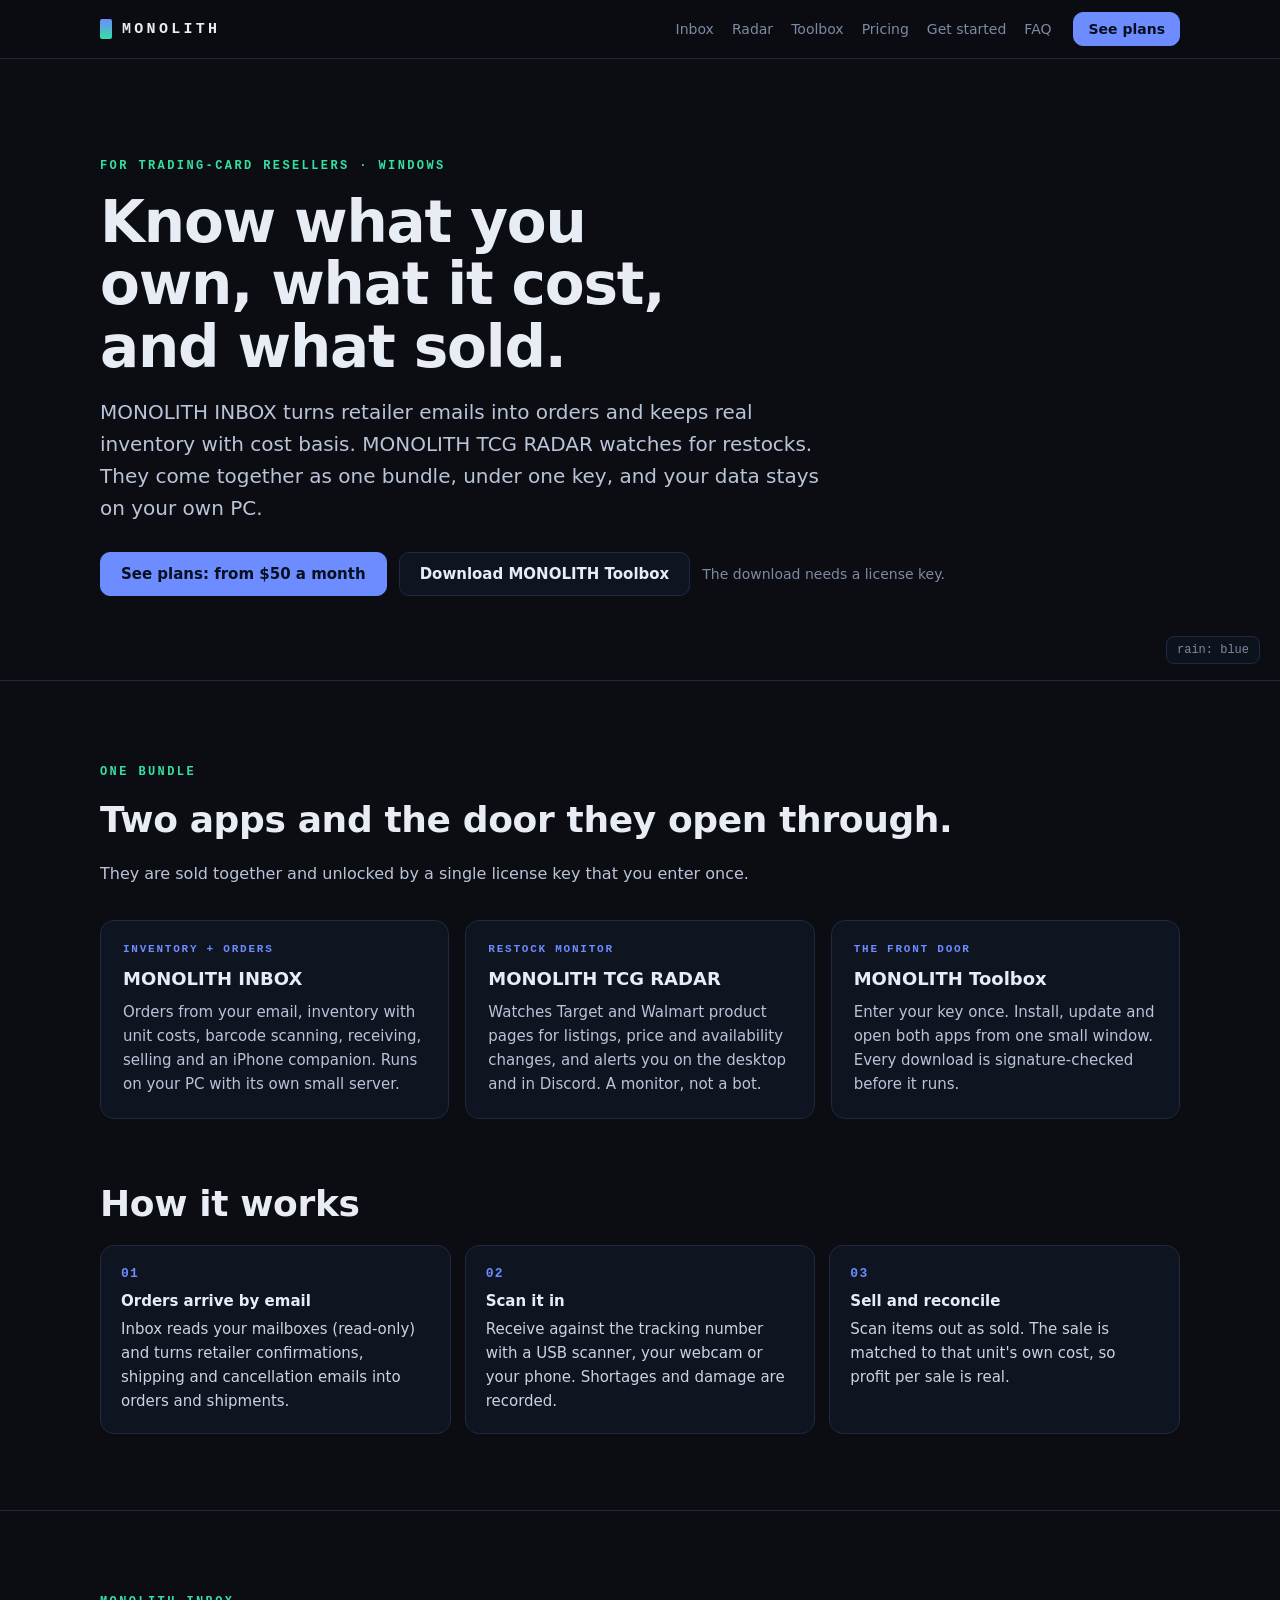
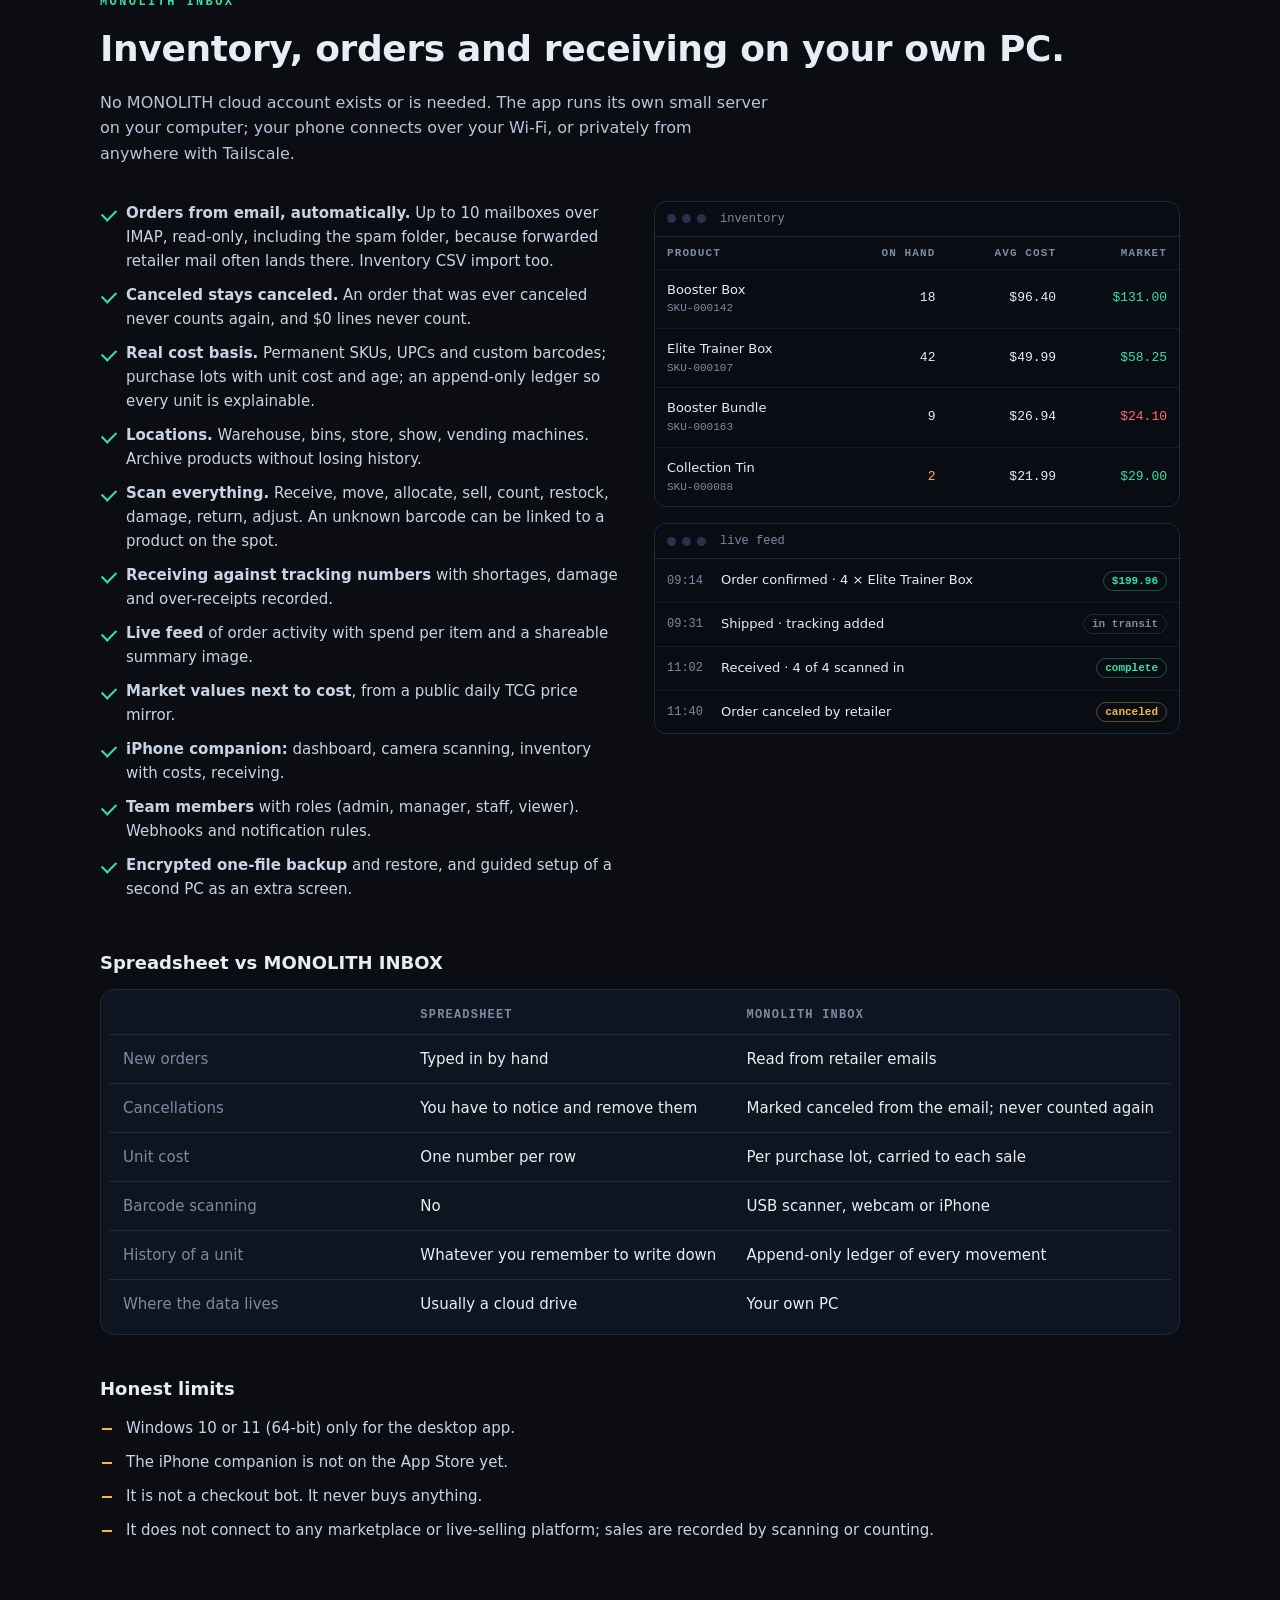
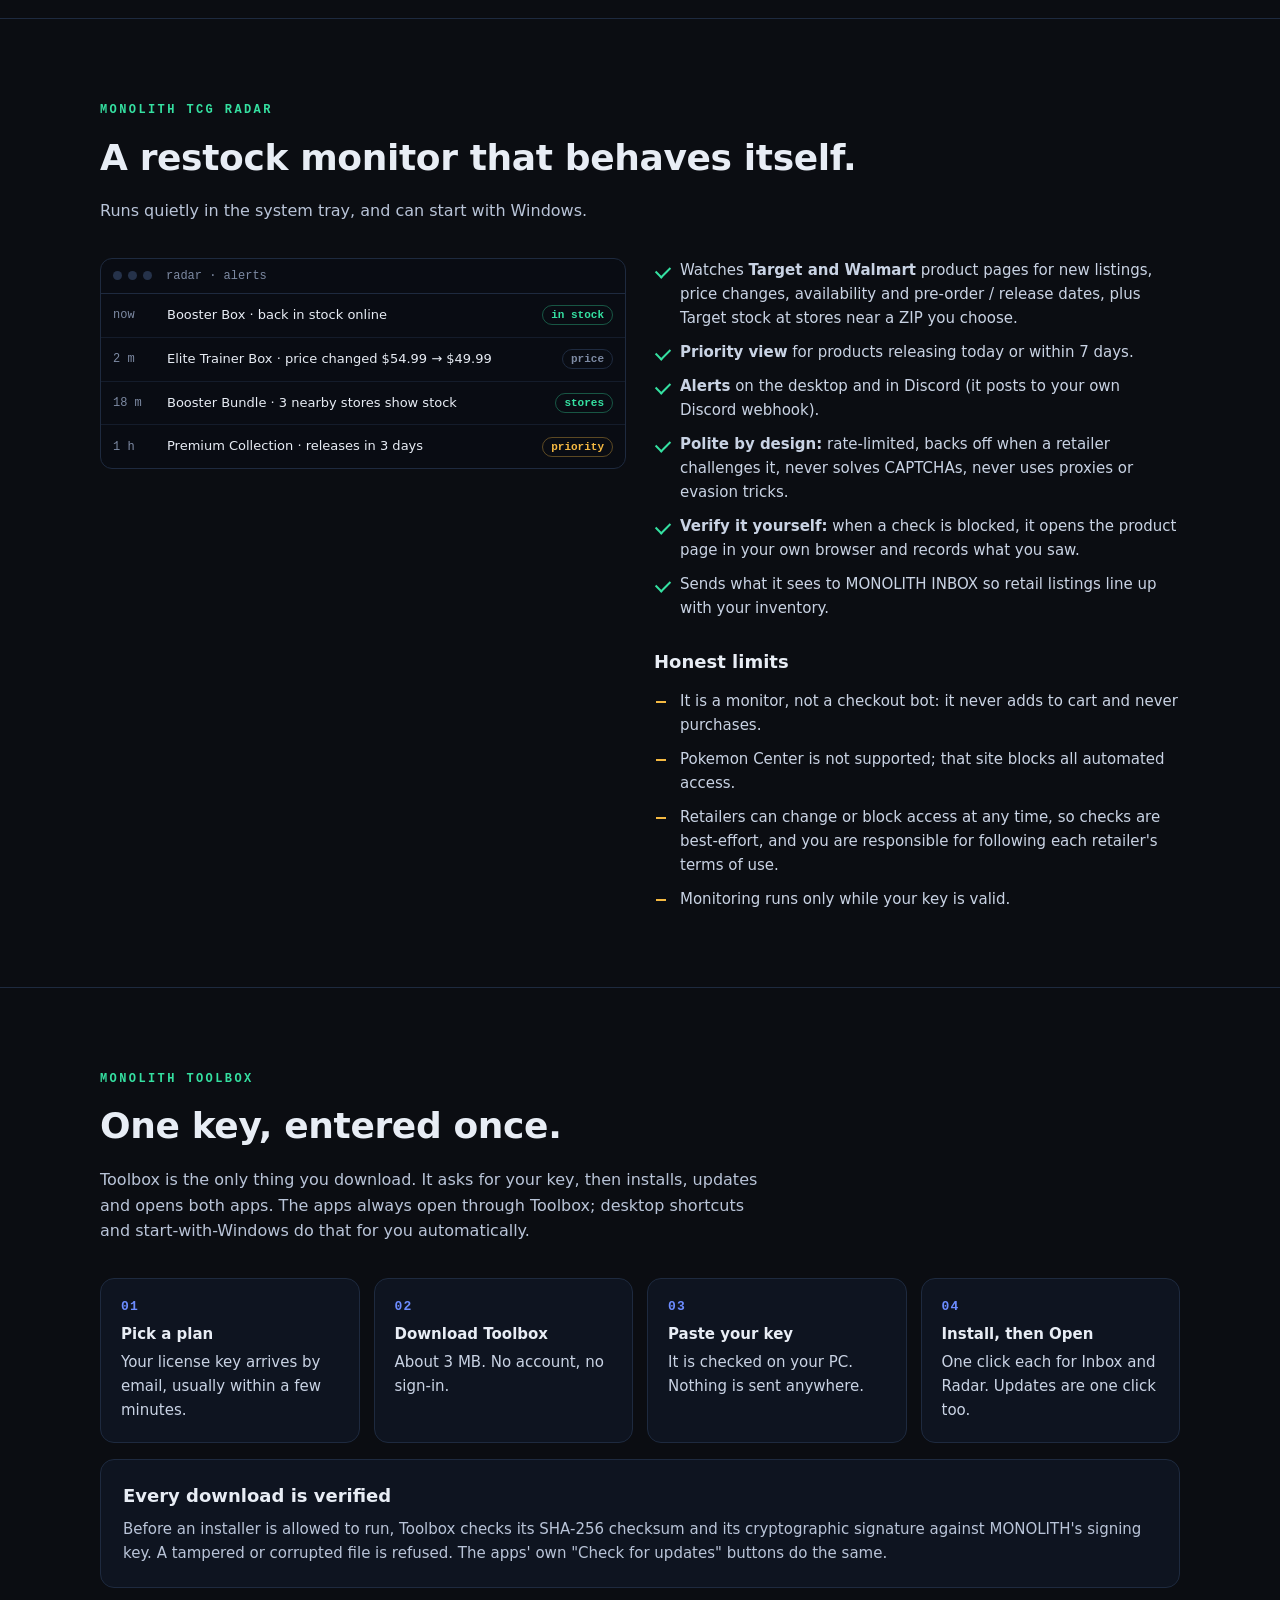
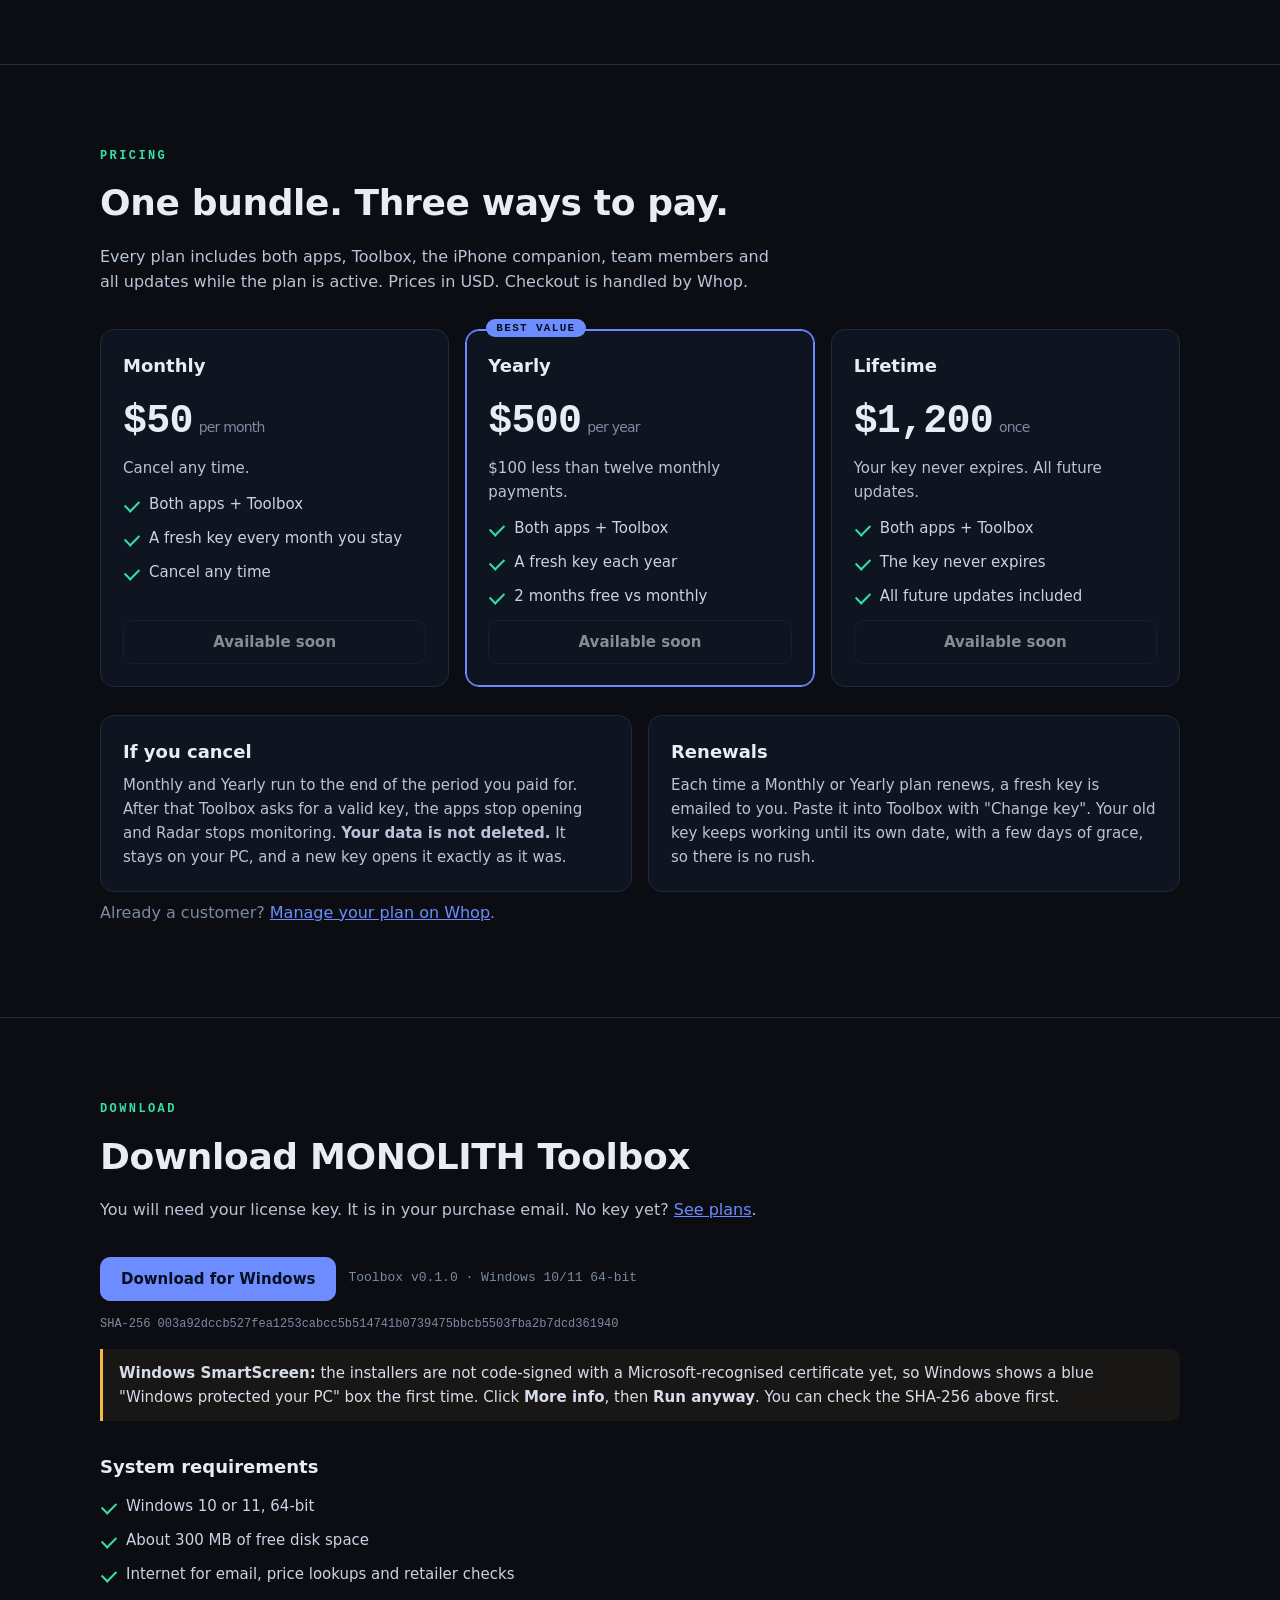
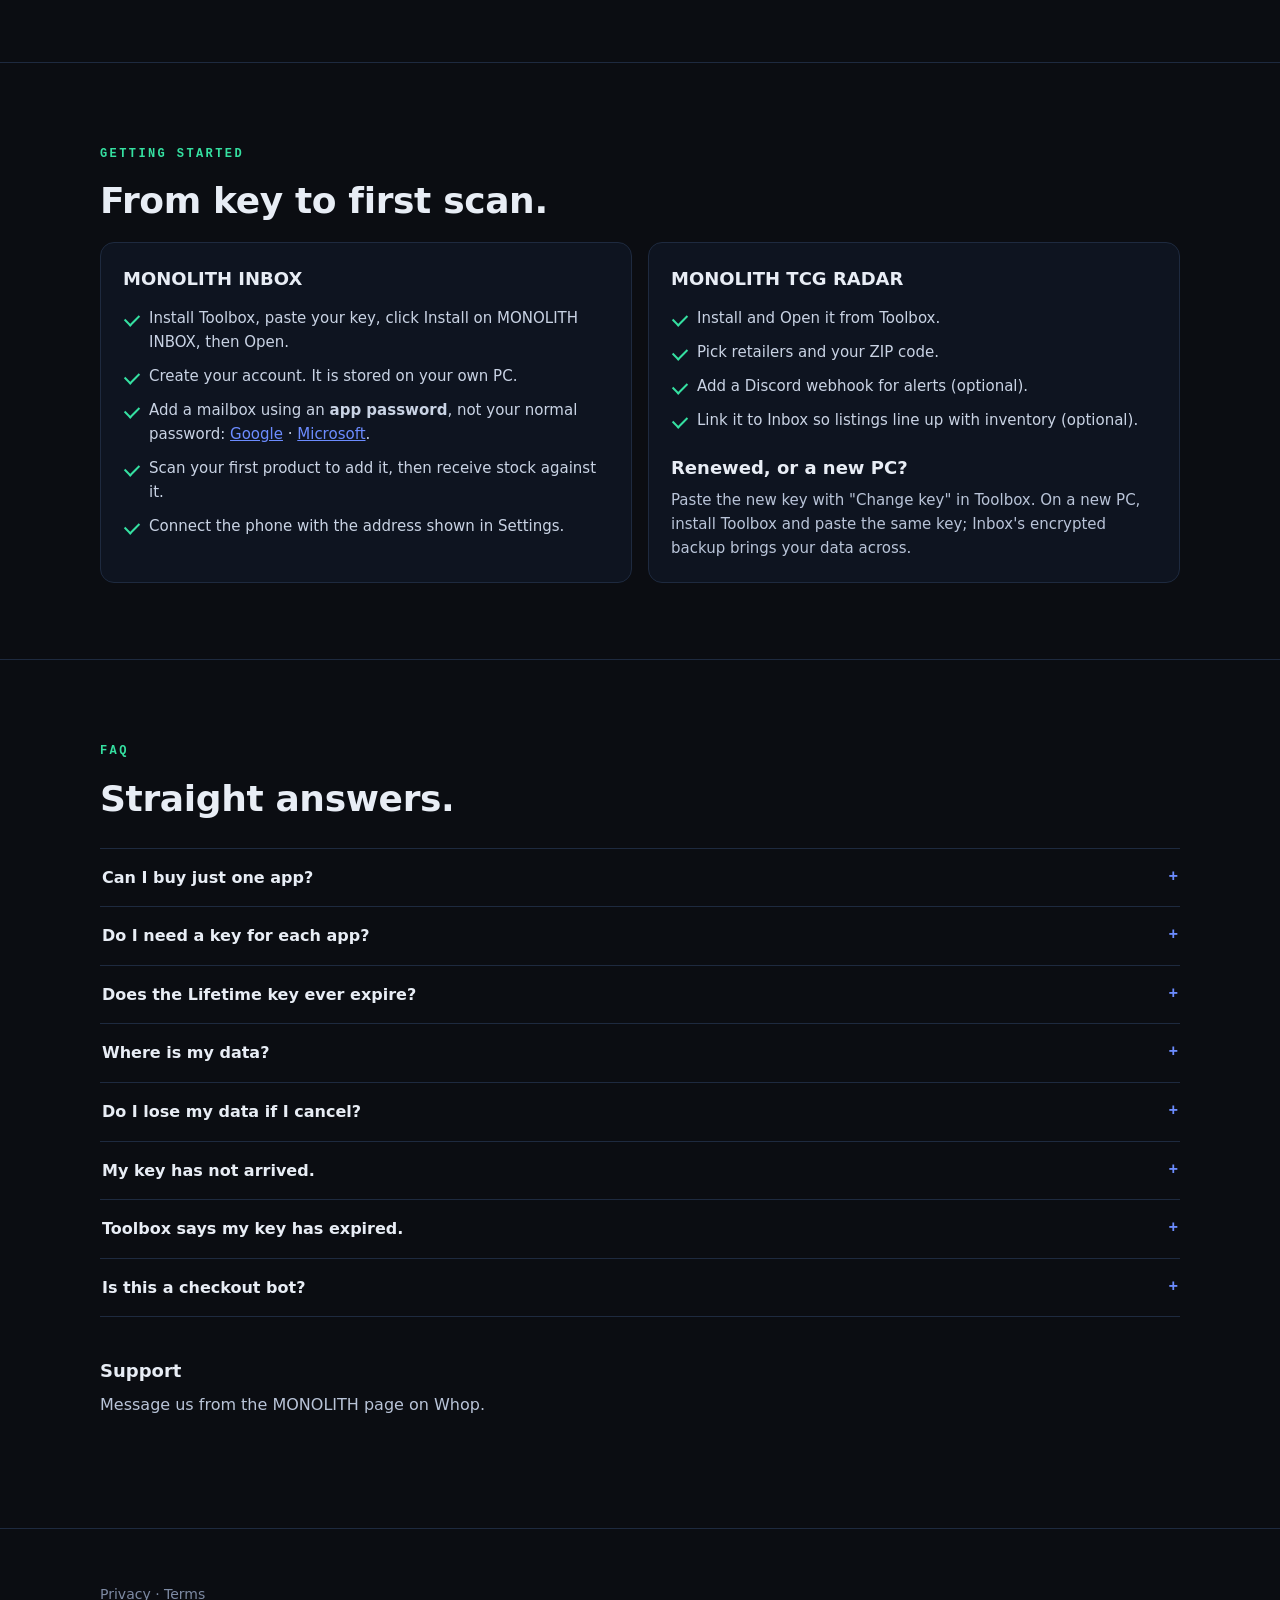
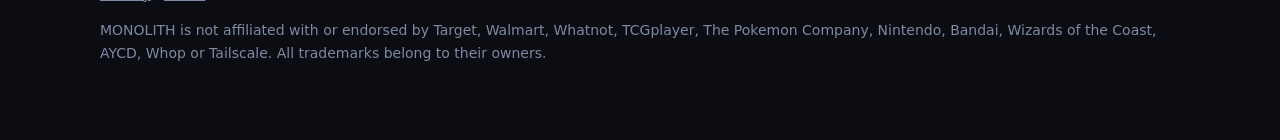
==== index.html @ bfe429c9 "MONOLITH website Co-Authored-By: Claude Fable 5.1 <noreply@anthropic.com>" ====
<!doctype html>
<html lang="en">
<head>
<meta charset="utf-8">
<meta name="viewport" content="width=device-width, initial-scale=1">
<title>MONOLITH: inventory, orders and restock monitoring for TCG resellers</title>
<meta name="description" content="MONOLITH INBOX and MONOLITH TCG RADAR for Windows: know what you own, what it cost and what sold. One bundle, one key. Your data stays on your PC.">
<meta property="og:title" content="MONOLITH: tools for TCG resellers">
<meta property="og:description" content="Inventory with real cost basis, orders from email, barcode scanning, and a polite restock monitor. One bundle, one key.">
<meta property="og:type" content="website">
<meta name="twitter:card" content="summary">
<meta name="theme-color" content="#0b0d12">
<link rel="icon" href="icon.png">
<link rel="stylesheet" href="style.css">
<script type="application/ld+json">
{"@context":"https://schema.org","@type":"SoftwareApplication","name":"MONOLITH (INBOX + TCG RADAR)","operatingSystem":"Windows 10, Windows 11","applicationCategory":"BusinessApplication","offers":[{"@type":"Offer","price":"50","priceCurrency":"USD","name":"Monthly"},{"@type":"Offer","price":"500","priceCurrency":"USD","name":"Yearly"},{"@type":"Offer","price":"1200","priceCurrency":"USD","name":"Lifetime"}]}
</script>
</head>
<body>
<a class="skip" href="#main">Skip to content</a>
<header class="nav">
  <div class="wrap">
    <a class="brand" href="#top"><i></i>MONOLITH</a>
    <nav aria-label="Sections">
      <a href="#inbox">Inbox</a>
      <a href="#radar">Radar</a>
      <a href="#toolbox" class="hide-sm">Toolbox</a>
      <a href="#pricing">Pricing</a>
      <a href="#start" class="hide-sm">Get started</a>
      <a href="#faq" class="hide-sm">FAQ</a>
    </nav>
    <a class="btn sm primary" href="#pricing">See plans</a>
  </div>
</header>

<main id="main">
<div class="hero" id="top">
  <canvas id="rain" aria-hidden="true"></canvas>
  <div class="wrap">
    <span class="eyebrow">For trading-card resellers · Windows</span>
    <h1>Know what you own, what it cost, and what sold.</h1>
    <p class="lead">MONOLITH INBOX turns retailer emails into orders and keeps real inventory with cost basis. MONOLITH TCG RADAR watches for restocks. They come together as one bundle, under one key, and your data stays on your own PC.</p>
    <div class="cta">
      <a class="btn primary" href="#pricing">See plans: from $50 a month</a>
      <a class="btn" href="#download">Download MONOLITH Toolbox</a>
      <span class="dim" style="font-size:14px">The download needs a license key.</span>
    </div>
  </div>
  <button class="rain-toggle" id="rain-toggle" type="button" aria-pressed="false">rain: blue</button>
</div>

<section id="bundle">
  <div class="wrap">
    <span class="eyebrow">One bundle</span>
    <h2>Two apps and the door they open through.</h2>
    <p class="sub">They are sold together and unlocked by a single license key that you enter once.</p>
    <div class="grid g3">
      <div class="card"><span class="tag">Inventory + orders</span><h3>MONOLITH INBOX</h3><p>Orders from your email, inventory with unit costs, barcode scanning, receiving, selling and an iPhone companion. Runs on your PC with its own small server.</p></div>
      <div class="card"><span class="tag">Restock monitor</span><h3>MONOLITH TCG RADAR</h3><p>Watches Target and Walmart product pages for listings, price and availability changes, and alerts you on the desktop and in Discord. A monitor, not a bot.</p></div>
      <div class="card"><span class="tag">The front door</span><h3>MONOLITH Toolbox</h3><p>Enter your key once. Install, update and open both apps from one small window. Every download is signature-checked before it runs.</p></div>
    </div>
    <h2 style="margin-top:56px">How it works</h2>
    <ol class="steps">
      <li><b>Orders arrive by email</b>Inbox reads your mailboxes (read-only) and turns retailer confirmations, shipping and cancellation emails into orders and shipments.</li>
      <li><b>Scan it in</b>Receive against the tracking number with a USB scanner, your webcam or your phone. Shortages and damage are recorded.</li>
      <li><b>Sell and reconcile</b>Scan items out as sold. The sale is matched to that unit's own cost, so profit per sale is real.</li>
    </ol>
  </div>
</section>

<section id="inbox">
  <div class="wrap">
    <span class="eyebrow">MONOLITH INBOX</span>
    <h2>Inventory, orders and receiving on your own PC.</h2>
    <p class="sub">No MONOLITH cloud account exists or is needed. The app runs its own small server on your computer; your phone connects over your Wi-Fi, or privately from anywhere with Tailscale.</p>
    <div class="split">
      <div>
        <ul class="ticks">
          <li><b>Orders from email, automatically.</b> Up to 10 mailboxes over IMAP, read-only, including the spam folder, because forwarded retailer mail often lands there. Inventory CSV import too.</li>
          <li><b>Canceled stays canceled.</b> An order that was ever canceled never counts again, and $0 lines never count.</li>
          <li><b>Real cost basis.</b> Permanent SKUs, UPCs and custom barcodes; purchase lots with unit cost and age; an append-only ledger so every unit is explainable.</li>
          <li><b>Locations.</b> Warehouse, bins, store, show, vending machines. Archive products without losing history.</li>
          <li><b>Scan everything.</b> Receive, move, allocate, sell, count, restock, damage, return, adjust. An unknown barcode can be linked to a product on the spot.</li>
          <li><b>Receiving against tracking numbers</b> with shortages, damage and over-receipts recorded.</li>
          <li><b>Live feed</b> of order activity with spend per item and a shareable summary image.</li>
          <li><b>Market values next to cost</b>, from a public daily TCG price mirror.</li>
          <li><b>iPhone companion:</b> dashboard, camera scanning, inventory with costs, receiving.</li>
          <li><b>Team members</b> with roles (admin, manager, staff, viewer). Webhooks and notification rules.</li>
          <li><b>Encrypted one-file backup</b> and restore, and guided setup of a second PC as an extra screen.</li>
        </ul>
      </div>
      <div class="grid">
        <div class="mock" role="img" aria-label="Illustration of the inventory screen: products with on-hand counts, average cost and market value">
          <div class="bar"><i></i><i></i><i></i><span style="margin-left:8px">inventory</span></div>
          <table>
            <thead><tr><th>Product</th><th class="n">On hand</th><th class="n">Avg cost</th><th class="n">Market</th></tr></thead>
            <tbody>
              <tr><td>Booster Box<div class="dim mono" style="font-size:11px">SKU-000142</div></td><td class="n">18</td><td class="n">$96.40</td><td class="n up">$131.00</td></tr>
              <tr><td>Elite Trainer Box<div class="dim mono" style="font-size:11px">SKU-000107</div></td><td class="n">42</td><td class="n">$49.99</td><td class="n up">$58.25</td></tr>
              <tr><td>Booster Bundle<div class="dim mono" style="font-size:11px">SKU-000163</div></td><td class="n">9</td><td class="n">$26.94</td><td class="n down">$24.10</td></tr>
              <tr><td>Collection Tin<div class="dim mono" style="font-size:11px">SKU-000088</div></td><td class="n warn">2</td><td class="n">$21.99</td><td class="n up">$29.00</td></tr>
            </tbody>
          </table>
        </div>
        <div class="mock" role="img" aria-label="Illustration of the live order feed">
          <div class="bar"><i></i><i></i><i></i><span style="margin-left:8px">live feed</span></div>
          <div class="feed">
            <div><span class="t">09:14</span><span class="x">Order confirmed · 4 × Elite Trainer Box</span><span class="chip ok">$199.96</span></div>
            <div><span class="t">09:31</span><span class="x">Shipped · tracking added</span><span class="chip">in transit</span></div>
            <div><span class="t">11:02</span><span class="x">Received · 4 of 4 scanned in</span><span class="chip ok">complete</span></div>
            <div><span class="t">11:40</span><span class="x">Order canceled by retailer</span><span class="chip hot">canceled</span></div>
          </div>
        </div>
      </div>
    </div>

    <h3 style="margin-top:48px">Spreadsheet vs MONOLITH INBOX</h3>
    <div class="scroll card" style="padding:6px 8px;margin-top:12px">
      <table class="cmp">
        <thead><tr><th></th><th>Spreadsheet</th><th>MONOLITH INBOX</th></tr></thead>
        <tbody>
          <tr><td>New orders</td><td>Typed in by hand</td><td>Read from retailer emails</td></tr>
          <tr><td>Cancellations</td><td>You have to notice and remove them</td><td>Marked canceled from the email; never counted again</td></tr>
          <tr><td>Unit cost</td><td>One number per row</td><td>Per purchase lot, carried to each sale</td></tr>
          <tr><td>Barcode scanning</td><td>No</td><td>USB scanner, webcam or iPhone</td></tr>
          <tr><td>History of a unit</td><td>Whatever you remember to write down</td><td>Append-only ledger of every movement</td></tr>
          <tr><td>Where the data lives</td><td>Usually a cloud drive</td><td>Your own PC</td></tr>
        </tbody>
      </table>
    </div>

    <h3 style="margin-top:40px">Honest limits</h3>
    <ul class="ticks limits" style="margin-top:12px">
      <li>Windows 10 or 11 (64-bit) only for the desktop app.</li>
      <li>The iPhone companion is not on the App Store yet.</li>
      <li>It is not a checkout bot. It never buys anything.</li>
      <li>It does not connect to any marketplace or live-selling platform; sales are recorded by scanning or counting.</li>
    </ul>
  </div>
</section>

<section id="radar">
  <div class="wrap">
    <span class="eyebrow">MONOLITH TCG RADAR</span>
    <h2>A restock monitor that behaves itself.</h2>
    <p class="sub">Runs quietly in the system tray, and can start with Windows.</p>
    <div class="split">
      <div class="mock" role="img" aria-label="Illustration of restock alerts">
        <div class="bar"><i></i><i></i><i></i><span style="margin-left:8px">radar · alerts</span></div>
        <div class="feed">
          <div><span class="t">now</span><span class="x">Booster Box · back in stock online</span><span class="chip ok">in stock</span></div>
          <div><span class="t">2 m</span><span class="x">Elite Trainer Box · price changed $54.99 → $49.99</span><span class="chip">price</span></div>
          <div><span class="t">18 m</span><span class="x">Booster Bundle · 3 nearby stores show stock</span><span class="chip ok">stores</span></div>
          <div><span class="t">1 h</span><span class="x">Premium Collection · releases in 3 days</span><span class="chip hot">priority</span></div>
        </div>
      </div>
      <div>
        <ul class="ticks">
          <li>Watches <b>Target and Walmart</b> product pages for new listings, price changes, availability and pre-order / release dates, plus Target stock at stores near a ZIP you choose.</li>
          <li><b>Priority view</b> for products releasing today or within 7 days.</li>
          <li><b>Alerts</b> on the desktop and in Discord (it posts to your own Discord webhook).</li>
          <li><b>Polite by design:</b> rate-limited, backs off when a retailer challenges it, never solves CAPTCHAs, never uses proxies or evasion tricks.</li>
          <li><b>Verify it yourself:</b> when a check is blocked, it opens the product page in your own browser and records what you saw.</li>
          <li>Sends what it sees to MONOLITH INBOX so retail listings line up with your inventory.</li>
        </ul>
        <h3 style="margin-top:28px">Honest limits</h3>
        <ul class="ticks limits" style="margin-top:12px">
          <li>It is a monitor, not a checkout bot: it never adds to cart and never purchases.</li>
          <li>Pokemon Center is not supported; that site blocks all automated access.</li>
          <li>Retailers can change or block access at any time, so checks are best-effort, and you are responsible for following each retailer's terms of use.</li>
          <li>Monitoring runs only while your key is valid.</li>
        </ul>
      </div>
    </div>
  </div>
</section>

<section id="toolbox">
  <div class="wrap">
    <span class="eyebrow">MONOLITH Toolbox</span>
    <h2>One key, entered once.</h2>
    <p class="sub">Toolbox is the only thing you download. It asks for your key, then installs, updates and opens both apps. The apps always open through Toolbox; desktop shortcuts and start-with-Windows do that for you automatically.</p>
    <ol class="steps">
      <li><b>Pick a plan</b>Your license key arrives by email, usually within a few minutes.</li>
      <li><b>Download Toolbox</b>About 3 MB. No account, no sign-in.</li>
      <li><b>Paste your key</b>It is checked on your PC. Nothing is sent anywhere.</li>
      <li><b>Install, then Open</b>One click each for Inbox and Radar. Updates are one click too.</li>
    </ol>
    <div class="card" style="margin-top:16px"><h3>Every download is verified</h3><p>Before an installer is allowed to run, Toolbox checks its SHA-256 checksum and its cryptographic signature against MONOLITH's signing key. A tampered or corrupted file is refused. The apps' own "Check for updates" buttons do the same.</p></div>
  </div>
</section>

<section id="pricing">
  <div class="wrap">
    <span class="eyebrow">Pricing</span>
    <h2>One bundle. Three ways to pay.</h2>
    <p class="sub">Every plan includes both apps, Toolbox, the iPhone companion, team members and all updates while the plan is active. Prices in USD. Checkout is handled by Whop.</p>
    <div class="plans" id="plans"></div>
    <div class="grid g2" style="margin-top:28px">
      <div class="card"><h3>If you cancel</h3><p>Monthly and Yearly run to the end of the period you paid for. After that Toolbox asks for a valid key, the apps stop opening and Radar stops monitoring. <b>Your data is not deleted.</b> It stays on your PC, and a new key opens it exactly as it was.</p></div>
      <div class="card"><h3>Renewals</h3><p>Each time a Monthly or Yearly plan renews, a fresh key is emailed to you. Paste it into Toolbox with "Change key". Your old key keeps working until its own date, with a few days of grace, so there is no rush.</p></div>
    </div>
    <p class="dim" id="refund" style="margin-top:18px" hidden></p>
    <p class="dim" style="margin-top:8px">Already a customer? <a id="manage" href="https://whop.com/" target="_blank" rel="noopener">Manage your plan on Whop</a>.</p>
  </div>
</section>

<section id="download">
  <div class="wrap">
    <span class="eyebrow">Download</span>
    <h2>Download MONOLITH Toolbox</h2>
    <p class="sub">You will need your license key. It is in your purchase email. No key yet? <a href="#pricing">See plans</a>.</p>
    <div class="cta"><a class="btn primary" id="dl" href="#">Download for Windows</a><span class="dim mono" id="dl-ver" style="font-size:13px"></span></div>
    <p class="hash" style="margin-top:16px">SHA-256 <span id="dl-sha"></span></p>
    <div class="note" id="smartscreen" hidden style="margin-top:18px"><b>Windows SmartScreen:</b> the installers are not code-signed with a Microsoft-recognised certificate yet, so Windows shows a blue "Windows protected your PC" box the first time. Click <b>More info</b>, then <b>Run anyway</b>. You can check the SHA-256 above first.</div>
    <h3 style="margin-top:32px">System requirements</h3>
    <ul class="ticks" style="margin-top:12px"><li>Windows 10 or 11, 64-bit</li><li>About 300 MB of free disk space</li><li>Internet for email, price lookups and retailer checks</li></ul>
  </div>
</section>

<section id="start">
  <div class="wrap">
    <span class="eyebrow">Getting started</span>
    <h2>From key to first scan.</h2>
    <div class="grid g2">
      <div class="card"><h3>MONOLITH INBOX</h3>
        <ul class="ticks" style="margin-top:12px">
          <li>Install Toolbox, paste your key, click Install on MONOLITH INBOX, then Open.</li>
          <li>Create your account. It is stored on your own PC.</li>
          <li>Add a mailbox using an <b>app password</b>, not your normal password: <a href="https://support.google.com/accounts/answer/185833" target="_blank" rel="noopener">Google</a> · <a href="https://support.microsoft.com/account-billing/how-to-get-and-use-app-passwords-5896ed9b-4263-e681-128a-a6f2979a7944" target="_blank" rel="noopener">Microsoft</a>.</li>
          <li>Scan your first product to add it, then receive stock against it.</li>
          <li>Connect the phone with the address shown in Settings.</li>
        </ul></div>
      <div class="card"><h3>MONOLITH TCG RADAR</h3>
        <ul class="ticks" style="margin-top:12px">
          <li>Install and Open it from Toolbox.</li>
          <li>Pick retailers and your ZIP code.</li>
          <li>Add a Discord webhook for alerts (optional).</li>
          <li>Link it to Inbox so listings line up with inventory (optional).</li>
        </ul>
        <h3 style="margin-top:22px">Renewed, or a new PC?</h3>
        <p style="margin-top:6px">Paste the new key with "Change key" in Toolbox. On a new PC, install Toolbox and paste the same key; Inbox's encrypted backup brings your data across.</p></div>
    </div>
  </div>
</section>

<section id="faq">
  <div class="wrap">
    <span class="eyebrow">FAQ</span>
    <h2>Straight answers.</h2>
    <div style="margin-top:20px">
      <details><summary>Can I buy just one app?</summary><p>No. MONOLITH INBOX and MONOLITH TCG RADAR are sold together as one bundle.</p></details>
      <details><summary>Do I need a key for each app?</summary><p>No. One key, entered once in Toolbox, opens both.</p></details>
      <details><summary>Does the Lifetime key ever expire?</summary><p>No. A Lifetime key has no expiry date and never needs renewing. Keep the purchase email: the key is how you reinstall or move to a new PC.</p></details>
      <details><summary>Where is my data?</summary><p>On your own computer. Mailbox passwords are kept in Windows Credential Manager on your PC and are never sent to us. The license key is checked offline; the apps do not phone home.</p></details>
      <details><summary>Do I lose my data if I cancel?</summary><p>No. Nothing is deleted. The apps stop opening until a valid key is entered, and then everything is as you left it.</p></details>
      <details><summary>My key has not arrived.</summary><p>It is usually there within a few minutes. If it has not arrived in 30 minutes, check spam, then contact support with your Whop receipt.</p></details>
      <details><summary>Toolbox says my key has expired.</summary><p>Look for the most recent key email (a fresh key is sent at every renewal) and paste it with "Change key". If your plan ended, pick a plan again. Your data is safe either way.</p></details>
      <details><summary>Is this a checkout bot?</summary><p>No. Neither app adds to cart, purchases, solves CAPTCHAs or uses proxies.</p></details>
    </div>
    <h3 style="margin-top:40px" id="support">Support</h3>
    <p class="sub" id="support-line" style="margin-top:6px"></p>
  </div>
</section>
</main>

<footer>
  <div class="wrap">
    <p><a href="privacy.html">Privacy</a> · <a href="terms.html">Terms</a></p>
    <p>MONOLITH is not affiliated with or endorsed by Target, Walmart, Whatnot, TCGplayer, The Pokemon Company, Nintendo, Bandai, Wizards of the Coast, AYCD, Whop or Tailscale. All trademarks belong to their owners.</p>
  </div>
</footer>
<script src="config.js"></script>
<script src="app.js"></script>
</body>
</html>
---- style.css ----
:root {
  --bg: #0b0d12; --card: #0e1420; --line: #1e2a3f; --text: #e8edf5; --dim: #7d8aa3;
  --accent: #6c8cff; --green: #35e0a1; --red: #ff6b6b; --amber: #f5b942;
  --mono: Consolas, ui-monospace, "SF Mono", Menlo, monospace;
  --sans: system-ui, -apple-system, "Segoe UI", Roboto, sans-serif;
}
* { box-sizing: border-box; }
html { scroll-behavior: smooth; scroll-padding-top: 70px; }
body { margin: 0; background: var(--bg); color: var(--text); font: 16px/1.6 var(--sans); -webkit-font-smoothing: antialiased; }
a { color: var(--accent); }
a:focus-visible, button:focus-visible, summary:focus-visible { outline: 2px solid var(--accent); outline-offset: 3px; border-radius: 6px; }
.wrap { max-width: 1120px; margin: 0 auto; padding: 0 20px; }
.mono { font-family: var(--mono); }
.dim { color: var(--dim); }
.skip { position: absolute; left: -999px; } .skip:focus { left: 12px; top: 12px; background: var(--card); padding: 8px 12px; z-index: 99; }

/* nav */
header.nav { position: sticky; top: 0; z-index: 20; background: rgba(11, 13, 18, .86); backdrop-filter: blur(10px); border-bottom: 1px solid var(--line); }
.nav .wrap { display: flex; align-items: center; gap: 22px; height: 58px; }
.brand { font: 700 15px var(--mono); letter-spacing: .22em; color: var(--text); text-decoration: none; display: flex; align-items: center; gap: 10px; }
.brand i { width: 12px; height: 20px; background: linear-gradient(180deg, var(--accent), #35e0a1); border-radius: 2px; display: inline-block; }
.nav nav { display: flex; gap: 18px; margin-left: auto; overflow-x: auto; scrollbar-width: none; }
.nav nav a { color: var(--dim); text-decoration: none; font-size: 14px; white-space: nowrap; }
.nav nav a:hover { color: var(--text); }
.btn { display: inline-flex; align-items: center; justify-content: center; gap: 8px; padding: 12px 20px; border-radius: 10px; border: 1px solid var(--line); background: var(--card); color: var(--text); font: 600 15px var(--sans); text-decoration: none; cursor: pointer; white-space: nowrap; }
.btn:hover { border-color: #2c3d5c; }
.btn.primary { background: var(--accent); border-color: var(--accent); color: #07101f; }
.btn.primary:hover { filter: brightness(1.08); }
.btn.sm { padding: 8px 14px; font-size: 14px; }
.btn[aria-disabled="true"] { opacity: .55; cursor: default; pointer-events: none; }

/* hero */
.hero { position: relative; overflow: hidden; border-bottom: 1px solid var(--line); }
#rain { position: absolute; inset: 0; width: 100%; height: 100%; opacity: .34; }
.hero::after { content: ""; position: absolute; inset: 0; background: radial-gradient(ellipse at 30% 40%, rgba(11, 13, 18, .25), var(--bg) 78%); pointer-events: none; }
.hero .wrap { position: relative; z-index: 2; padding-top: 92px; padding-bottom: 84px; }
.eyebrow { font: 600 12px var(--mono); letter-spacing: .2em; color: var(--green); text-transform: uppercase; }
h1 { font-size: clamp(34px, 5.4vw, 58px); line-height: 1.08; margin: 14px 0 18px; max-width: 16ch; letter-spacing: -.02em; }
.lead { font-size: clamp(17px, 2vw, 20px); color: #b9c4d8; max-width: 58ch; margin: 0 0 28px; }
.cta { display: flex; flex-wrap: wrap; gap: 12px; align-items: center; }
.rain-toggle { position: absolute; right: 20px; bottom: 16px; z-index: 3; font: 12px var(--mono); color: var(--dim); background: rgba(14, 20, 32, .8); border: 1px solid var(--line); border-radius: 8px; padding: 6px 10px; cursor: pointer; }

/* sections */
section { padding: 76px 0; border-bottom: 1px solid var(--line); }
h2 { font-size: clamp(26px, 3.4vw, 36px); margin: 8px 0 12px; letter-spacing: -.01em; }
h3 { font-size: 18px; margin: 0 0 6px; }
.sub { color: #b9c4d8; max-width: 66ch; margin: 0 0 34px; }
.grid { display: grid; gap: 16px; }
.g3 { grid-template-columns: repeat(auto-fit, minmax(260px, 1fr)); }
.g2 { grid-template-columns: repeat(auto-fit, minmax(320px, 1fr)); }
.card { background: var(--card); border: 1px solid var(--line); border-radius: 14px; padding: 22px; }
.card p { margin: 0; color: #b9c4d8; font-size: 15px; }
.card .tag { font: 600 11px var(--mono); letter-spacing: .16em; color: var(--accent); text-transform: uppercase; display: block; margin-bottom: 10px; }
ul.ticks { list-style: none; padding: 0; margin: 0; display: grid; gap: 10px; }
ul.ticks li { padding-left: 26px; position: relative; color: #c9d3e4; font-size: 15px; }
ul.ticks li::before { content: ""; position: absolute; left: 2px; top: 8px; width: 12px; height: 7px; border-left: 2px solid var(--green); border-bottom: 2px solid var(--green); transform: rotate(-45deg); }
ul.limits li::before { border: 0; width: 10px; height: 2px; background: var(--amber); transform: none; top: 12px; }
.steps { counter-reset: s; display: grid; gap: 14px; grid-template-columns: repeat(auto-fit, minmax(220px, 1fr)); padding: 0; margin: 0; list-style: none; }
.steps li { counter-increment: s; background: var(--card); border: 1px solid var(--line); border-radius: 14px; padding: 20px; color: #c9d3e4; font-size: 15px; }
.steps li::before { content: "0" counter(s); display: block; font: 700 13px var(--mono); color: var(--accent); margin-bottom: 8px; letter-spacing: .1em; }
.steps b { color: var(--text); display: block; margin-bottom: 4px; }

/* mockups */
.mock { background: #090c13; border: 1px solid var(--line); border-radius: 12px; overflow: hidden; font-size: 13px; }
.mock .bar { display: flex; gap: 6px; padding: 10px 12px; border-bottom: 1px solid var(--line); align-items: center; color: var(--dim); font: 12px var(--mono); }
.mock .bar i { width: 9px; height: 9px; border-radius: 50%; background: #25324a; }
.mock table { width: 100%; border-collapse: collapse; }
.mock th { text-align: left; font: 600 11px var(--mono); letter-spacing: .1em; color: var(--dim); padding: 10px 12px; text-transform: uppercase; }
.mock td { padding: 10px 12px; border-top: 1px solid #141c2b; }
.mock td.n { font-family: var(--mono); text-align: right; }
.mock th.n { text-align: right; }
.up { color: var(--green); } .down { color: var(--red); } .warn { color: var(--amber); }
.chip { font: 600 11px var(--mono); padding: 3px 8px; border-radius: 99px; border: 1px solid var(--line); color: var(--dim); white-space: nowrap; }
.chip.ok { color: var(--green); border-color: rgba(53, 224, 161, .35); }
.chip.hot { color: var(--amber); border-color: rgba(245, 185, 66, .35); }
.feed { display: grid; }
.feed div { display: flex; gap: 10px; align-items: center; padding: 11px 12px; border-top: 1px solid #141c2b; }
.feed div:first-child { border-top: 0; }
.feed span.t { font: 12px var(--mono); color: var(--dim); width: 44px; flex: none; }
.feed span.x { flex: 1; min-width: 0; }
.split { display: grid; gap: 28px; grid-template-columns: repeat(auto-fit, minmax(320px, 1fr)); align-items: start; }

/* pricing */
.plans { display: grid; gap: 16px; grid-template-columns: repeat(auto-fit, minmax(250px, 1fr)); align-items: stretch; }
.plan { display: flex; flex-direction: column; gap: 12px; position: relative; }
.plan.best { border-color: var(--accent); box-shadow: 0 0 0 1px var(--accent) inset; }
.plan .badge { position: absolute; top: -11px; left: 20px; background: var(--accent); color: #07101f; font: 700 11px var(--mono); letter-spacing: .12em; padding: 3px 10px; border-radius: 99px; }
.price { font: 700 40px var(--mono); letter-spacing: -.02em; }
.price small { font: 400 14px var(--sans); color: var(--dim); margin-left: 6px; }
.plan .btn { margin-top: auto; }
table.cmp { width: 100%; border-collapse: collapse; font-size: 15px; }
table.cmp th, table.cmp td { text-align: left; padding: 12px 14px; border-top: 1px solid var(--line); vertical-align: top; }
table.cmp thead th { border-top: 0; font: 600 12px var(--mono); letter-spacing: .1em; text-transform: uppercase; color: var(--dim); }
table.cmp td:first-child { color: var(--dim); width: 28%; }
.scroll { overflow-x: auto; }

details { border-top: 1px solid var(--line); padding: 16px 2px; }
details:last-child { border-bottom: 1px solid var(--line); }
summary { cursor: pointer; font-weight: 600; list-style: none; display: flex; justify-content: space-between; gap: 16px; }
summary::after { content: "+"; font-family: var(--mono); color: var(--accent); }
details[open] summary::after { content: "–"; }
details p { color: #b9c4d8; margin: 10px 0 0; max-width: 78ch; }
.hash { font: 12px var(--mono); color: var(--dim); word-break: break-all; }
.note { border-left: 3px solid var(--amber); background: rgba(245, 185, 66, .06); padding: 12px 16px; border-radius: 0 10px 10px 0; color: #d6dcea; font-size: 15px; }
footer { padding: 40px 0 60px; color: var(--dim); font-size: 14px; }
footer a { color: var(--dim); }
.doc { max-width: 760px; padding: 60px 20px; margin: 0 auto; }
.doc h1 { font-size: 34px; max-width: none; }
.doc h2 { font-size: 20px; margin-top: 34px; }
.doc p, .doc li { color: #c9d3e4; }
.draft { background: rgba(255, 107, 107, .08); border: 1px solid rgba(255, 107, 107, .4); color: #ffd3d3; padding: 12px 16px; border-radius: 10px; font-size: 14px; }
@media (max-width: 640px) { section { padding: 56px 0; } .hero .wrap { padding-top: 64px; padding-bottom: 72px; } .nav nav a.hide-sm { display: none; } }
@media (prefers-reduced-motion: reduce) { html { scroll-behavior: auto; } #rain, .rain-toggle { display: none; } }
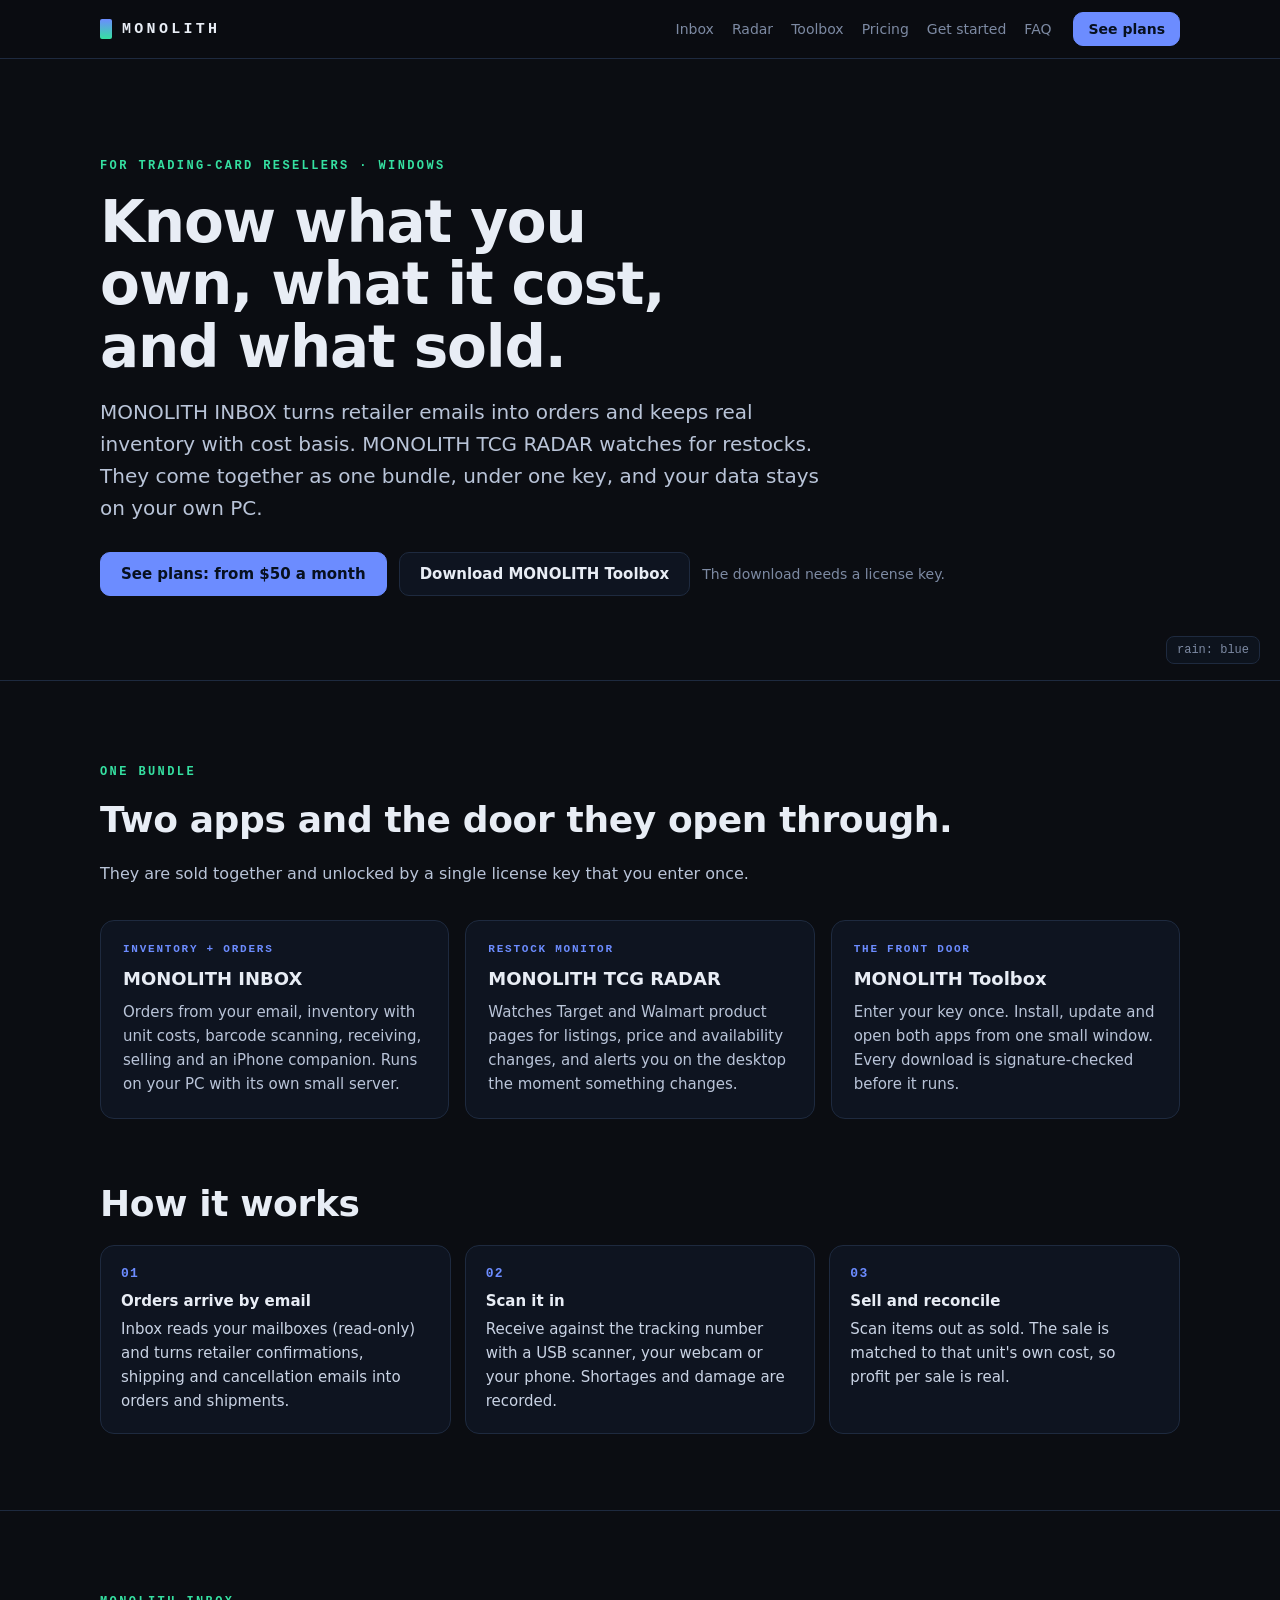
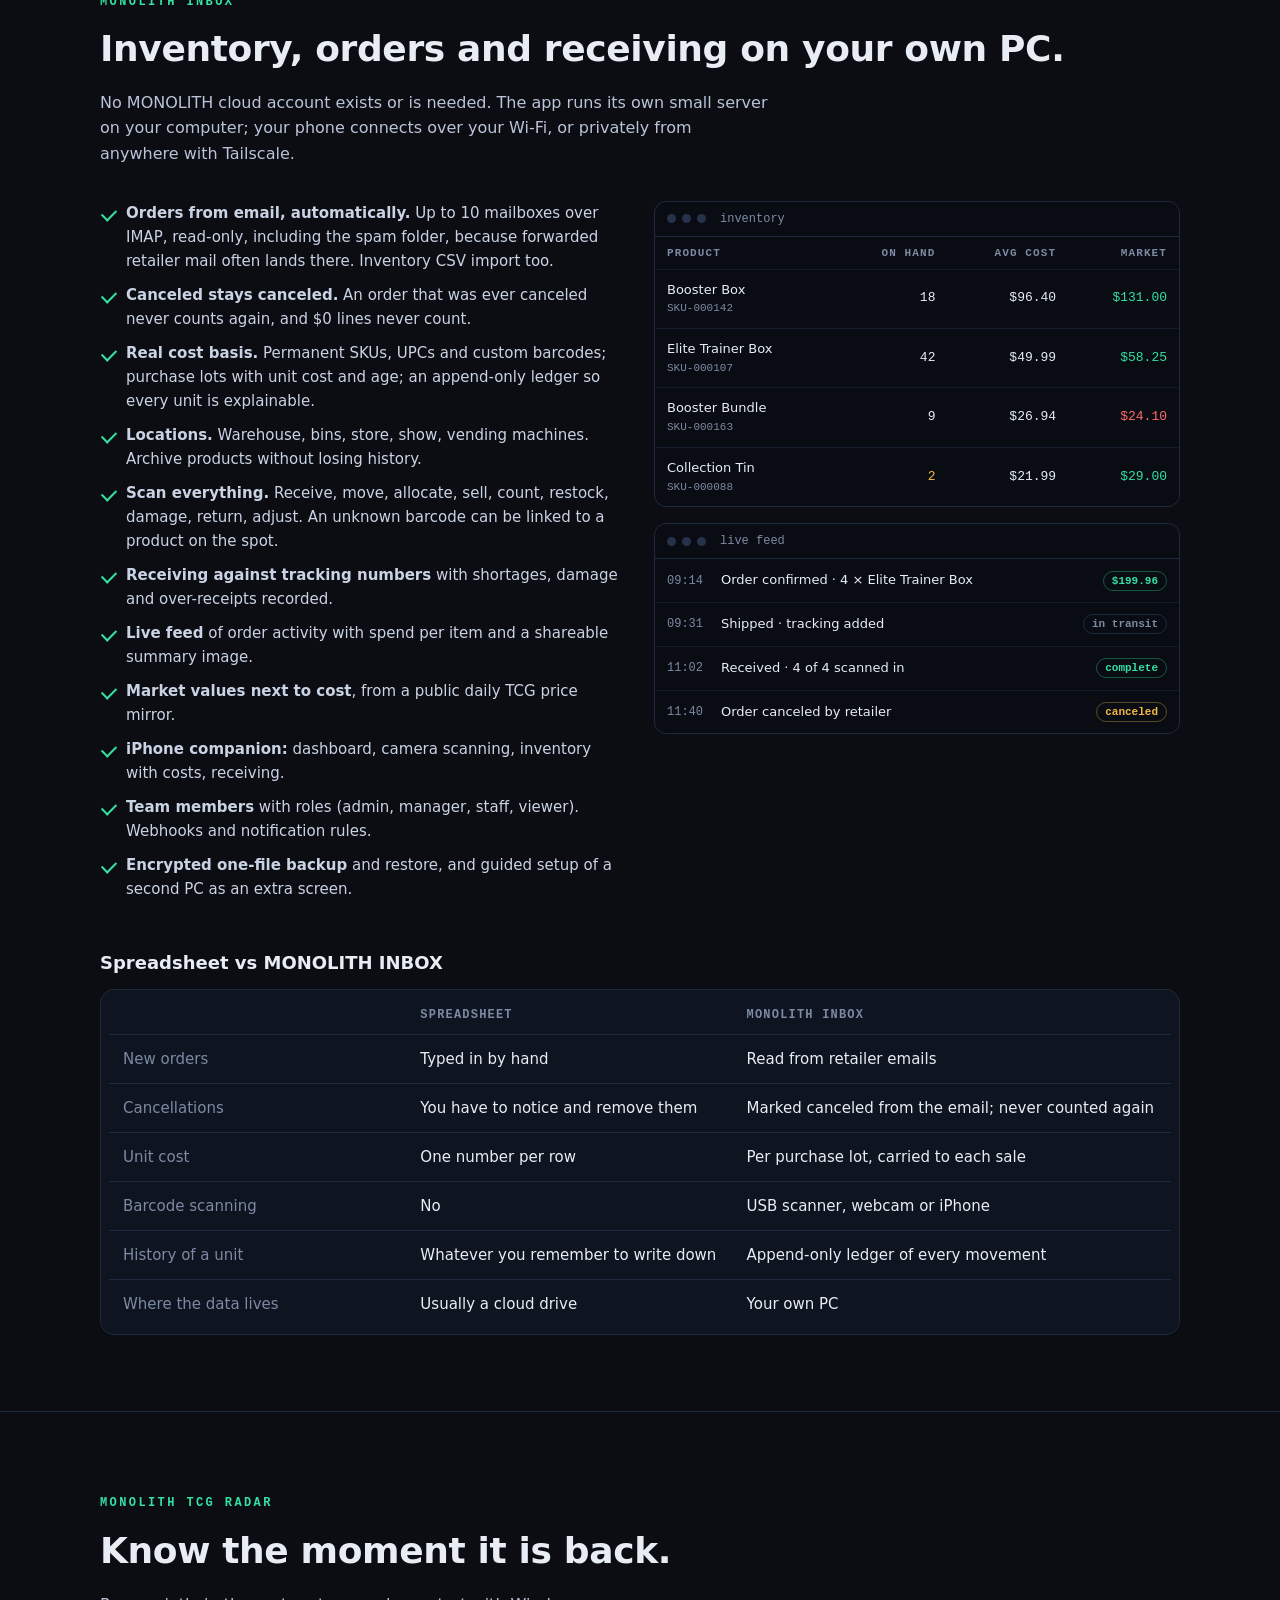
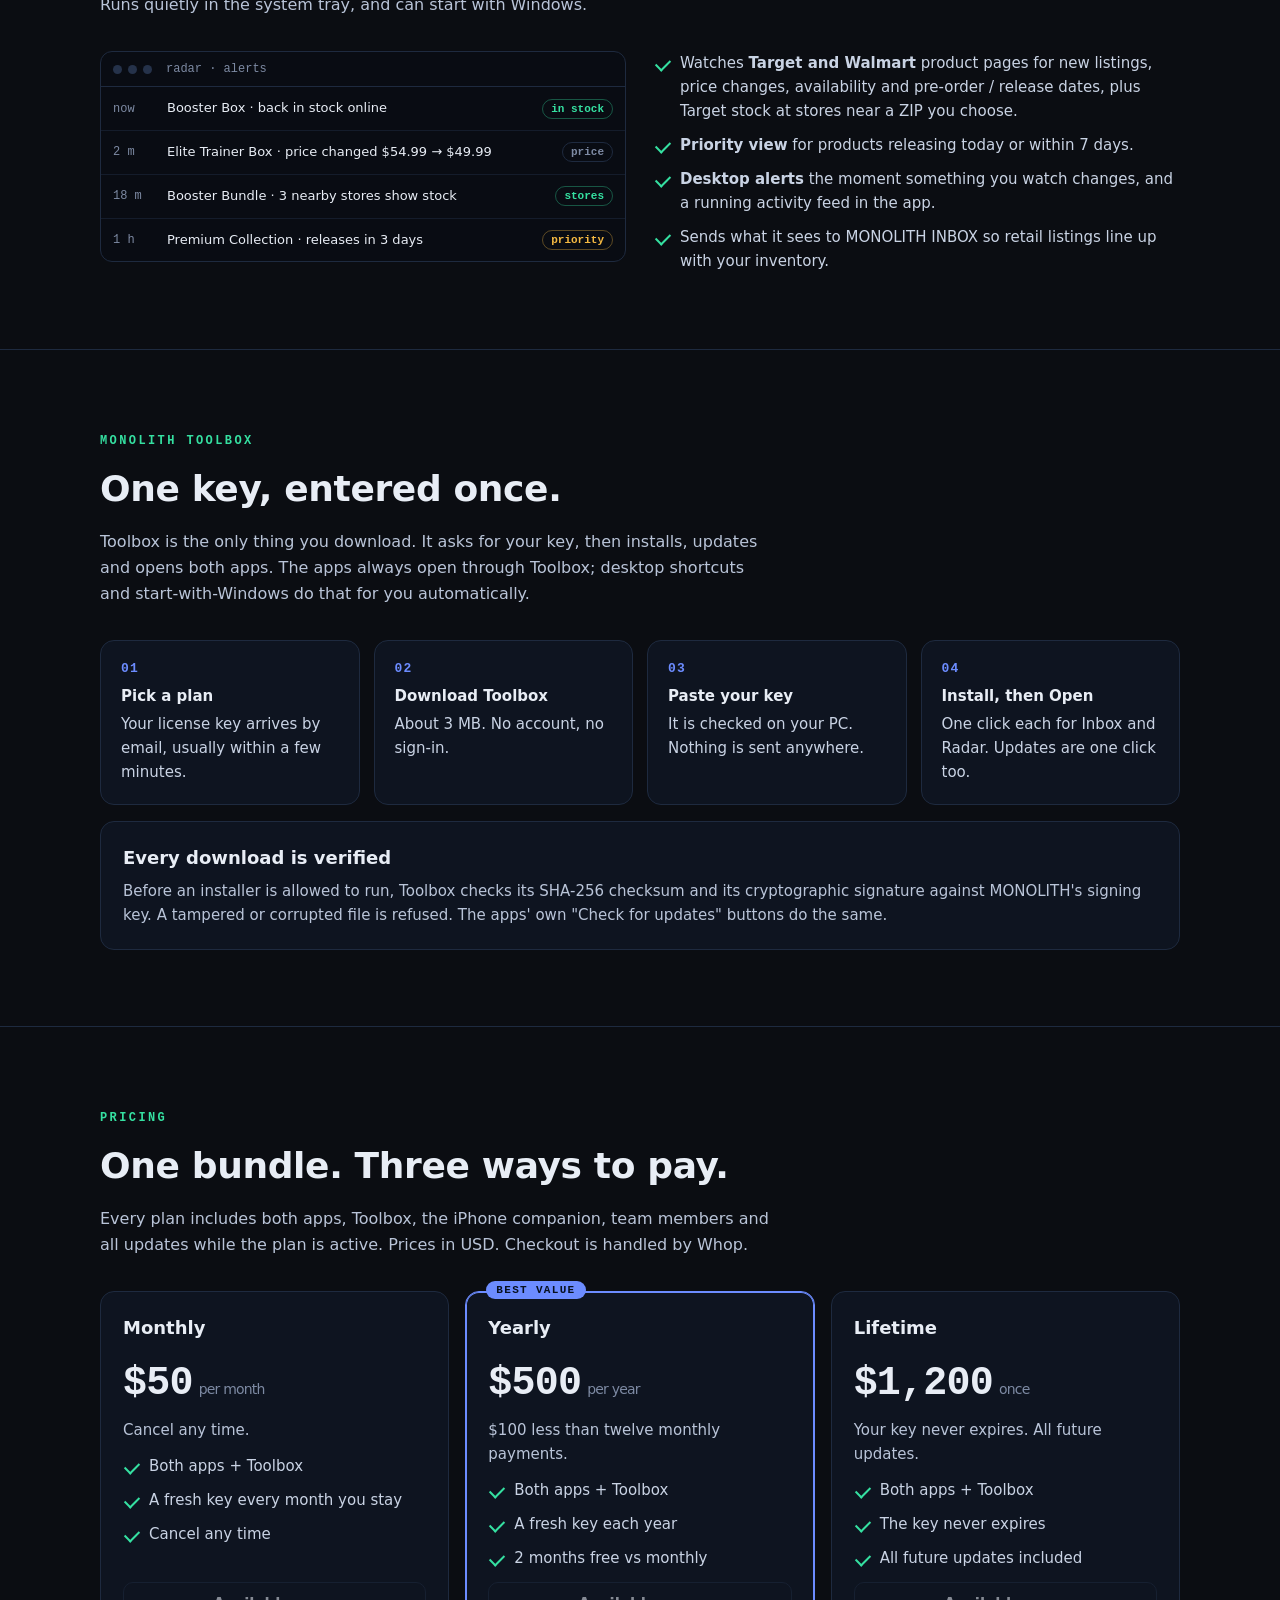
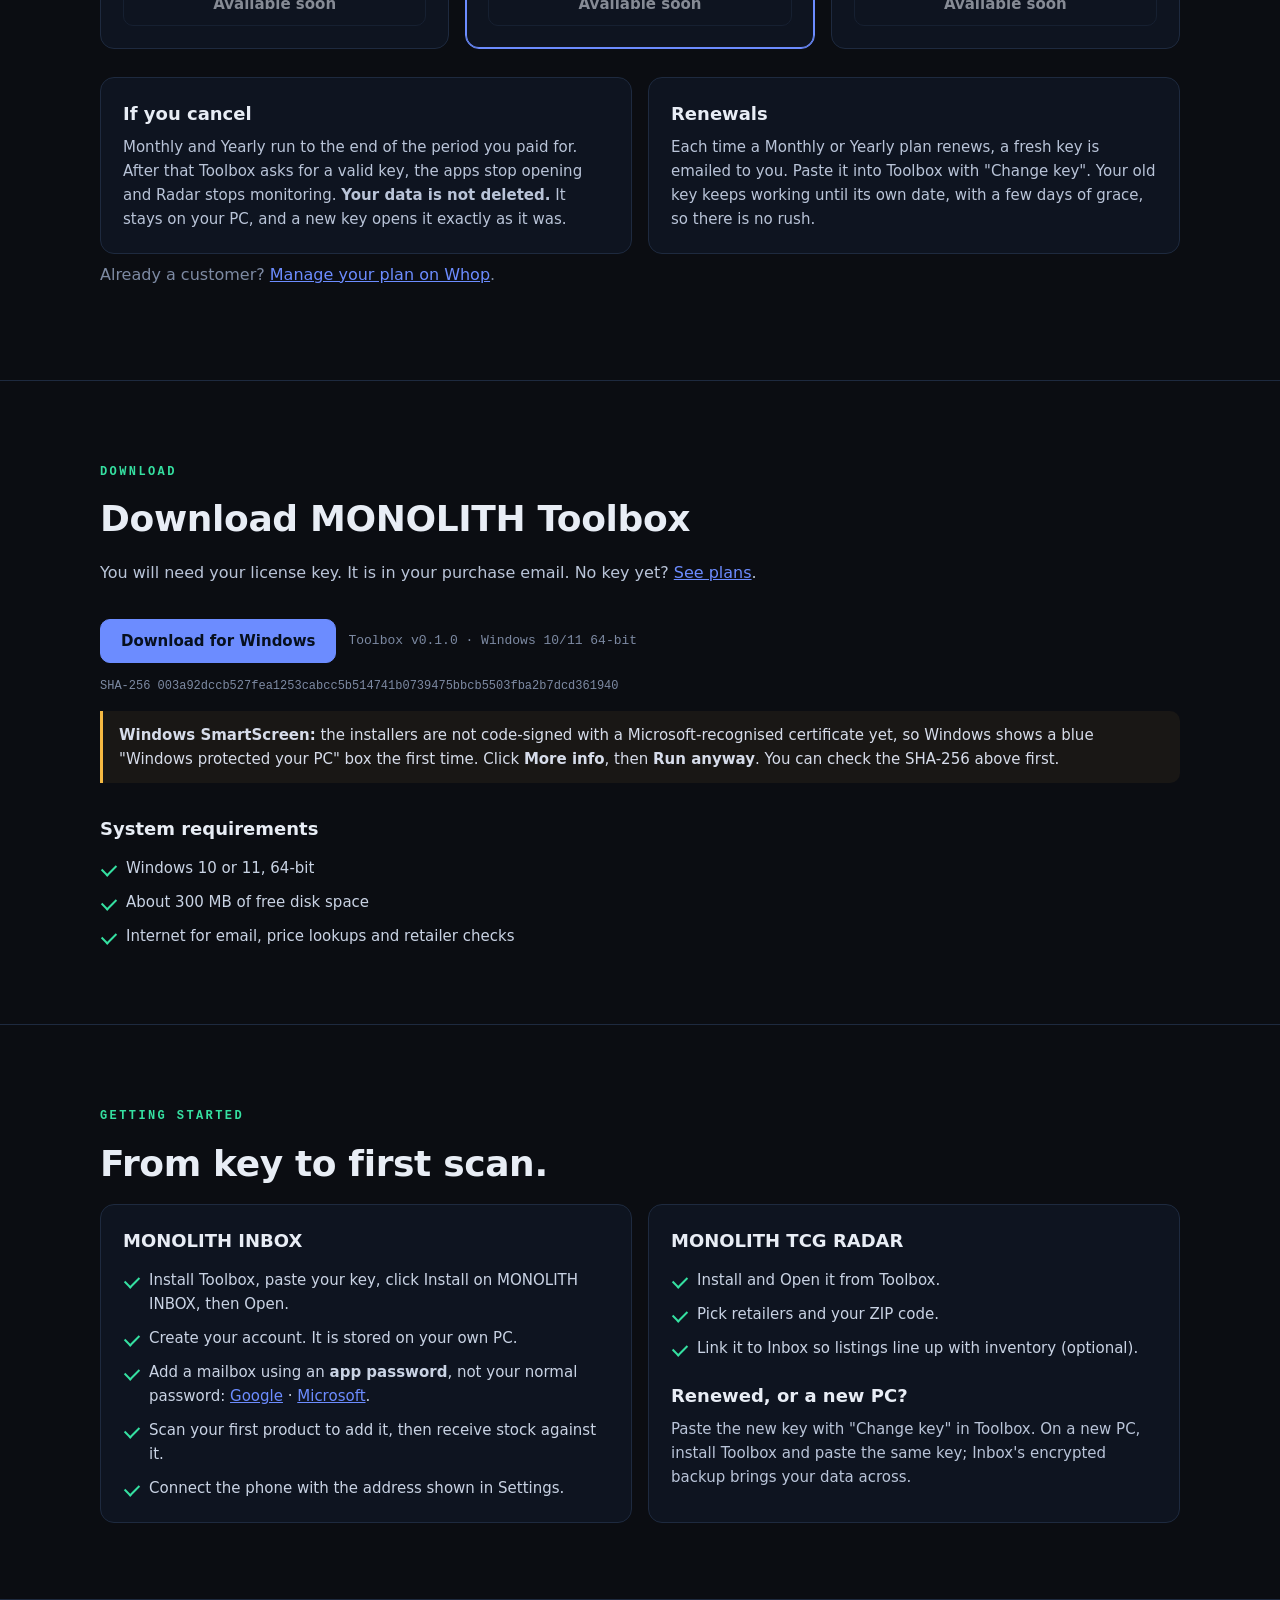
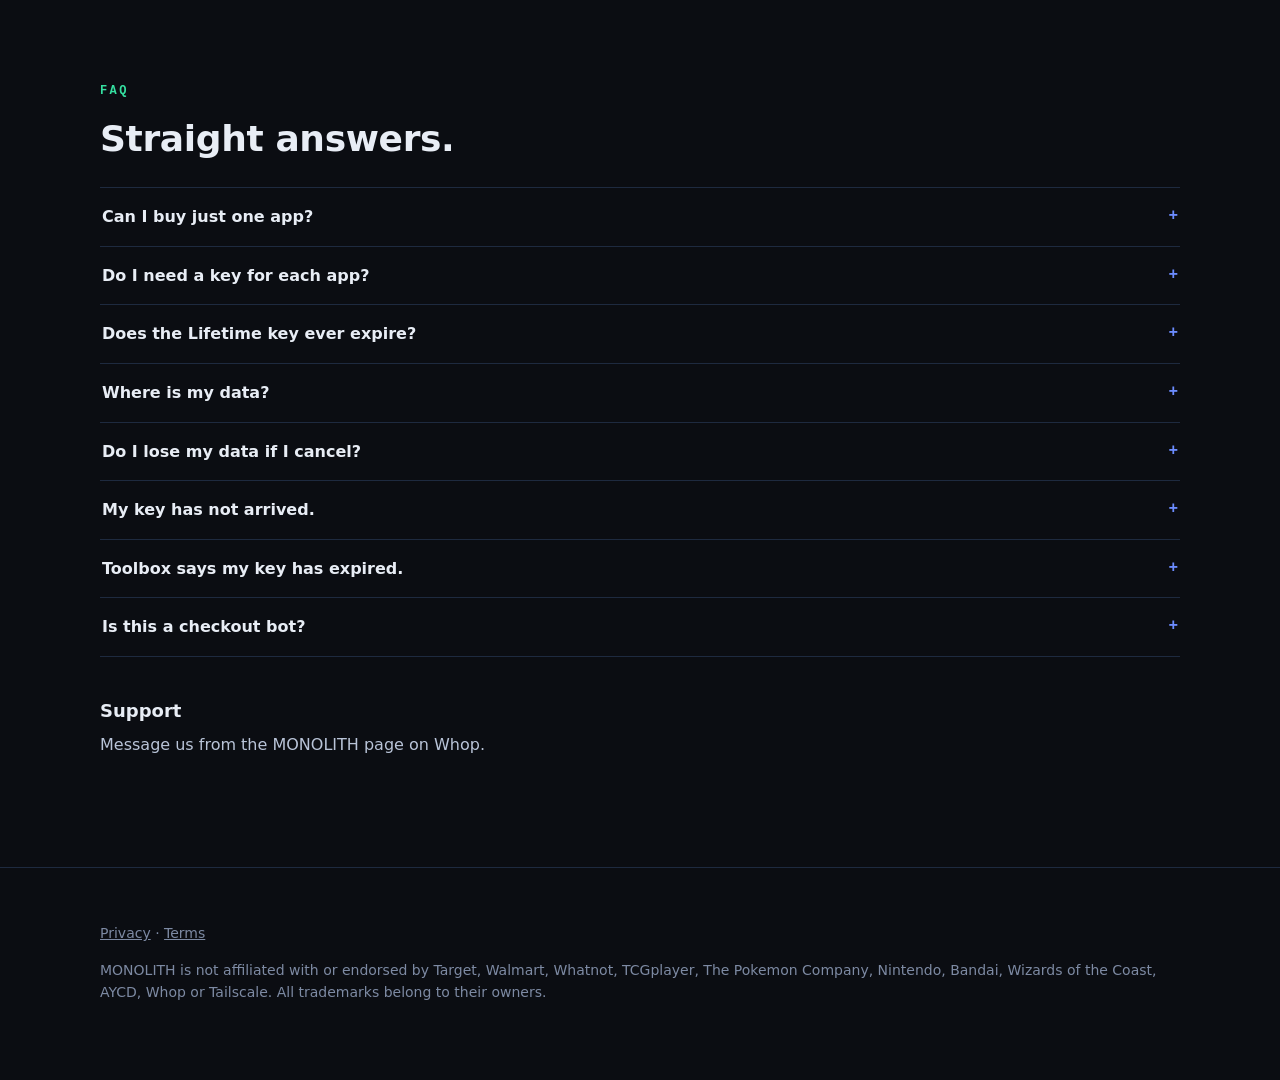
==== commit c9208de5: "Radar: drop Discord, 'polite by design', 'verify it yourself'; remove the limits sections Co-Authore" ====
--- a/index.html
+++ b/index.html
@@ -6,7 +6,7 @@
 <title>MONOLITH: inventory, orders and restock monitoring for TCG resellers</title>
 <meta name="description" content="MONOLITH INBOX and MONOLITH TCG RADAR for Windows: know what you own, what it cost and what sold. One bundle, one key. Your data stays on your PC.">
 <meta property="og:title" content="MONOLITH: tools for TCG resellers">
-<meta property="og:description" content="Inventory with real cost basis, orders from email, barcode scanning, and a polite restock monitor. One bundle, one key.">
+<meta property="og:description" content="Inventory with real cost basis, orders from email, barcode scanning, and a restock monitor. One bundle, one key.">
 <meta property="og:type" content="website">
 <meta name="twitter:card" content="summary">
 <meta name="theme-color" content="#0b0d12">
@@ -56,7 +56,7 @@
     <p class="sub">They are sold together and unlocked by a single license key that you enter once.</p>
     <div class="grid g3">
       <div class="card"><span class="tag">Inventory + orders</span><h3>MONOLITH INBOX</h3><p>Orders from your email, inventory with unit costs, barcode scanning, receiving, selling and an iPhone companion. Runs on your PC with its own small server.</p></div>
-      <div class="card"><span class="tag">Restock monitor</span><h3>MONOLITH TCG RADAR</h3><p>Watches Target and Walmart product pages for listings, price and availability changes, and alerts you on the desktop and in Discord. A monitor, not a bot.</p></div>
+      <div class="card"><span class="tag">Restock monitor</span><h3>MONOLITH TCG RADAR</h3><p>Watches Target and Walmart product pages for listings, price and availability changes, and alerts you on the desktop the moment something changes.</p></div>
       <div class="card"><span class="tag">The front door</span><h3>MONOLITH Toolbox</h3><p>Enter your key once. Install, update and open both apps from one small window. Every download is signature-checked before it runs.</p></div>
     </div>
     <h2 style="margin-top:56px">How it works</h2>
@@ -129,20 +129,13 @@
       </table>
     </div>
 
-    <h3 style="margin-top:40px">Honest limits</h3>
-    <ul class="ticks limits" style="margin-top:12px">
-      <li>Windows 10 or 11 (64-bit) only for the desktop app.</li>
-      <li>The iPhone companion is not on the App Store yet.</li>
-      <li>It is not a checkout bot. It never buys anything.</li>
-      <li>It does not connect to any marketplace or live-selling platform; sales are recorded by scanning or counting.</li>
-    </ul>
   </div>
 </section>
 
 <section id="radar">
   <div class="wrap">
     <span class="eyebrow">MONOLITH TCG RADAR</span>
-    <h2>A restock monitor that behaves itself.</h2>
+    <h2>Know the moment it is back.</h2>
     <p class="sub">Runs quietly in the system tray, and can start with Windows.</p>
     <div class="split">
       <div class="mock" role="img" aria-label="Illustration of restock alerts">
@@ -158,17 +151,8 @@
         <ul class="ticks">
           <li>Watches <b>Target and Walmart</b> product pages for new listings, price changes, availability and pre-order / release dates, plus Target stock at stores near a ZIP you choose.</li>
           <li><b>Priority view</b> for products releasing today or within 7 days.</li>
-          <li><b>Alerts</b> on the desktop and in Discord (it posts to your own Discord webhook).</li>
-          <li><b>Polite by design:</b> rate-limited, backs off when a retailer challenges it, never solves CAPTCHAs, never uses proxies or evasion tricks.</li>
-          <li><b>Verify it yourself:</b> when a check is blocked, it opens the product page in your own browser and records what you saw.</li>
+          <li><b>Desktop alerts</b> the moment something you watch changes, and a running activity feed in the app.</li>
           <li>Sends what it sees to MONOLITH INBOX so retail listings line up with your inventory.</li>
-        </ul>
-        <h3 style="margin-top:28px">Honest limits</h3>
-        <ul class="ticks limits" style="margin-top:12px">
-          <li>It is a monitor, not a checkout bot: it never adds to cart and never purchases.</li>
-          <li>Pokemon Center is not supported; that site blocks all automated access.</li>
-          <li>Retailers can change or block access at any time, so checks are best-effort, and you are responsible for following each retailer's terms of use.</li>
-          <li>Monitoring runs only while your key is valid.</li>
         </ul>
       </div>
     </div>
@@ -235,7 +219,6 @@
         <ul class="ticks" style="margin-top:12px">
           <li>Install and Open it from Toolbox.</li>
           <li>Pick retailers and your ZIP code.</li>
-          <li>Add a Discord webhook for alerts (optional).</li>
           <li>Link it to Inbox so listings line up with inventory (optional).</li>
         </ul>
         <h3 style="margin-top:22px">Renewed, or a new PC?</h3>
--- a/style.css
+++ b/style.css
@@ -54,7 +54,6 @@
 ul.ticks { list-style: none; padding: 0; margin: 0; display: grid; gap: 10px; }
 ul.ticks li { padding-left: 26px; position: relative; color: #c9d3e4; font-size: 15px; }
 ul.ticks li::before { content: ""; position: absolute; left: 2px; top: 8px; width: 12px; height: 7px; border-left: 2px solid var(--green); border-bottom: 2px solid var(--green); transform: rotate(-45deg); }
-ul.limits li::before { border: 0; width: 10px; height: 2px; background: var(--amber); transform: none; top: 12px; }
 .steps { counter-reset: s; display: grid; gap: 14px; grid-template-columns: repeat(auto-fit, minmax(220px, 1fr)); padding: 0; margin: 0; list-style: none; }
 .steps li { counter-increment: s; background: var(--card); border: 1px solid var(--line); border-radius: 14px; padding: 20px; color: #c9d3e4; font-size: 15px; }
 .steps li::before { content: "0" counter(s); display: block; font: 700 13px var(--mono); color: var(--accent); margin-bottom: 8px; letter-spacing: .1em; }
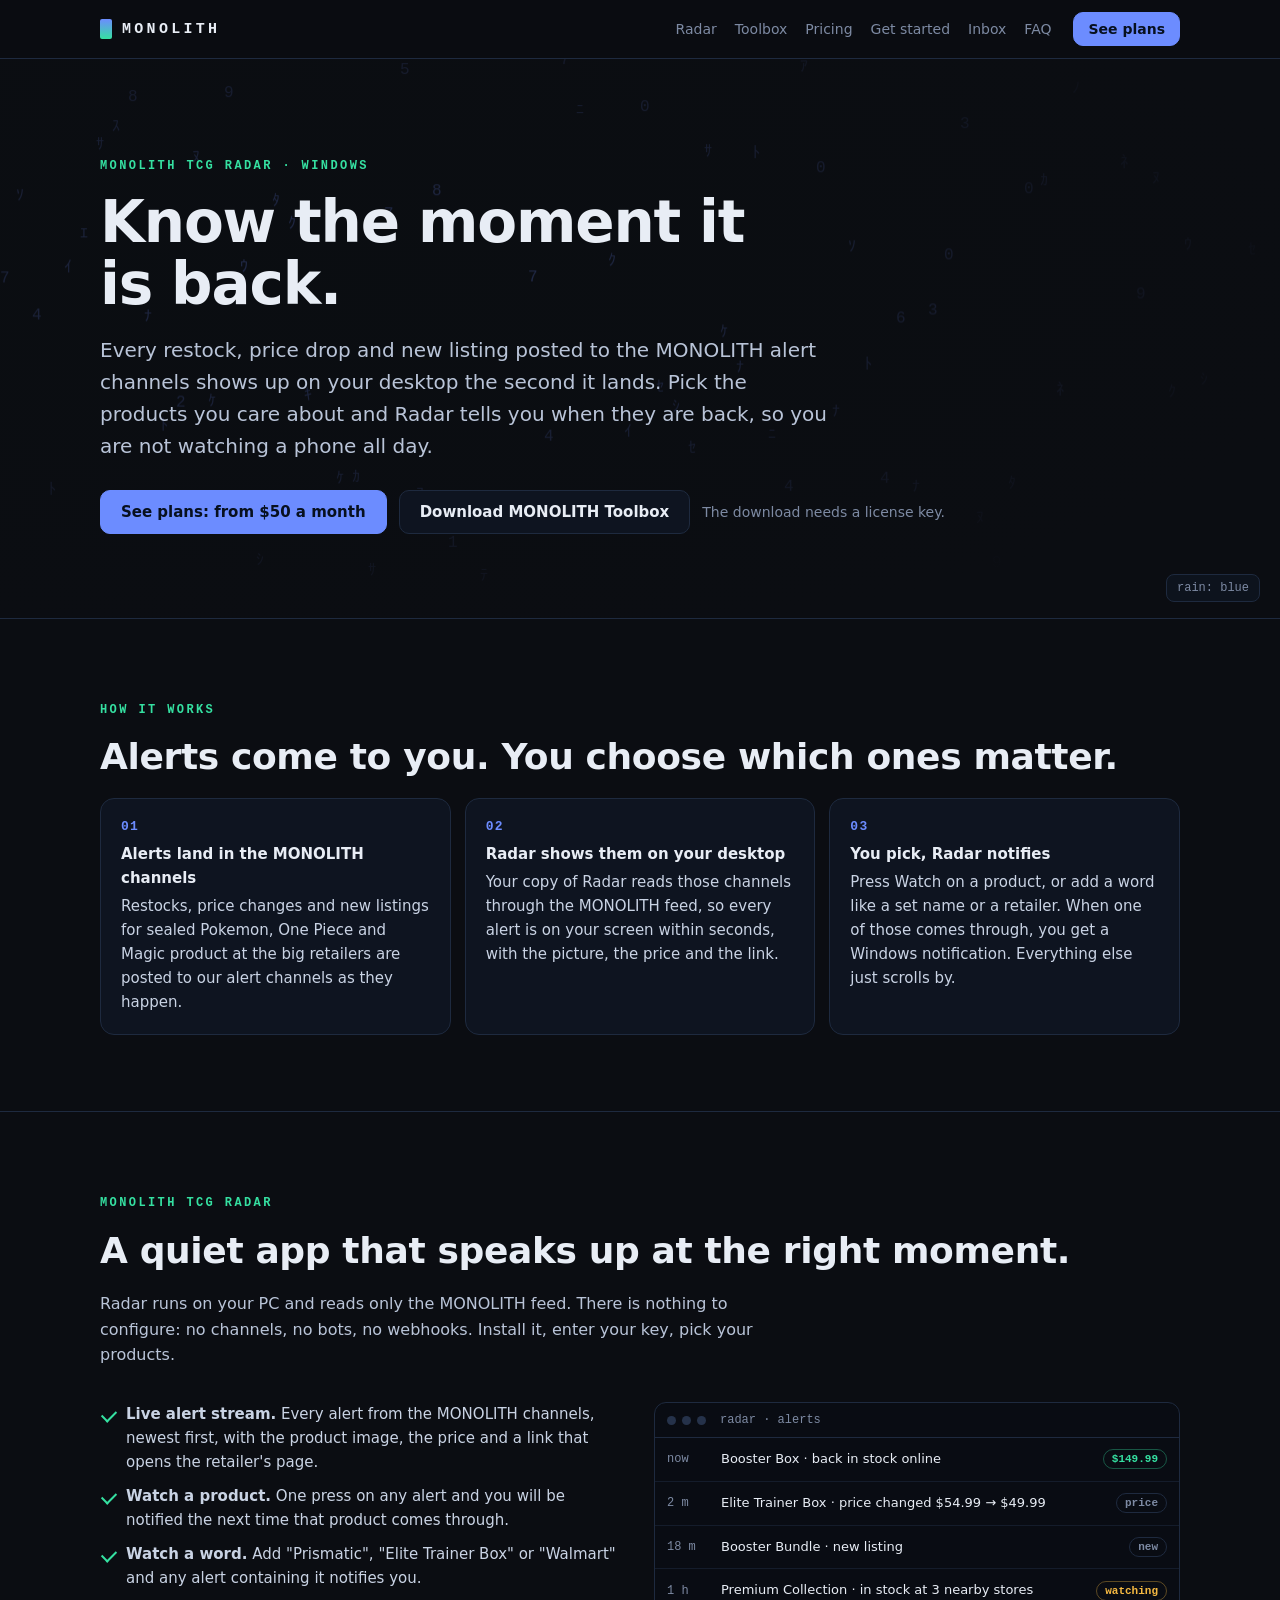
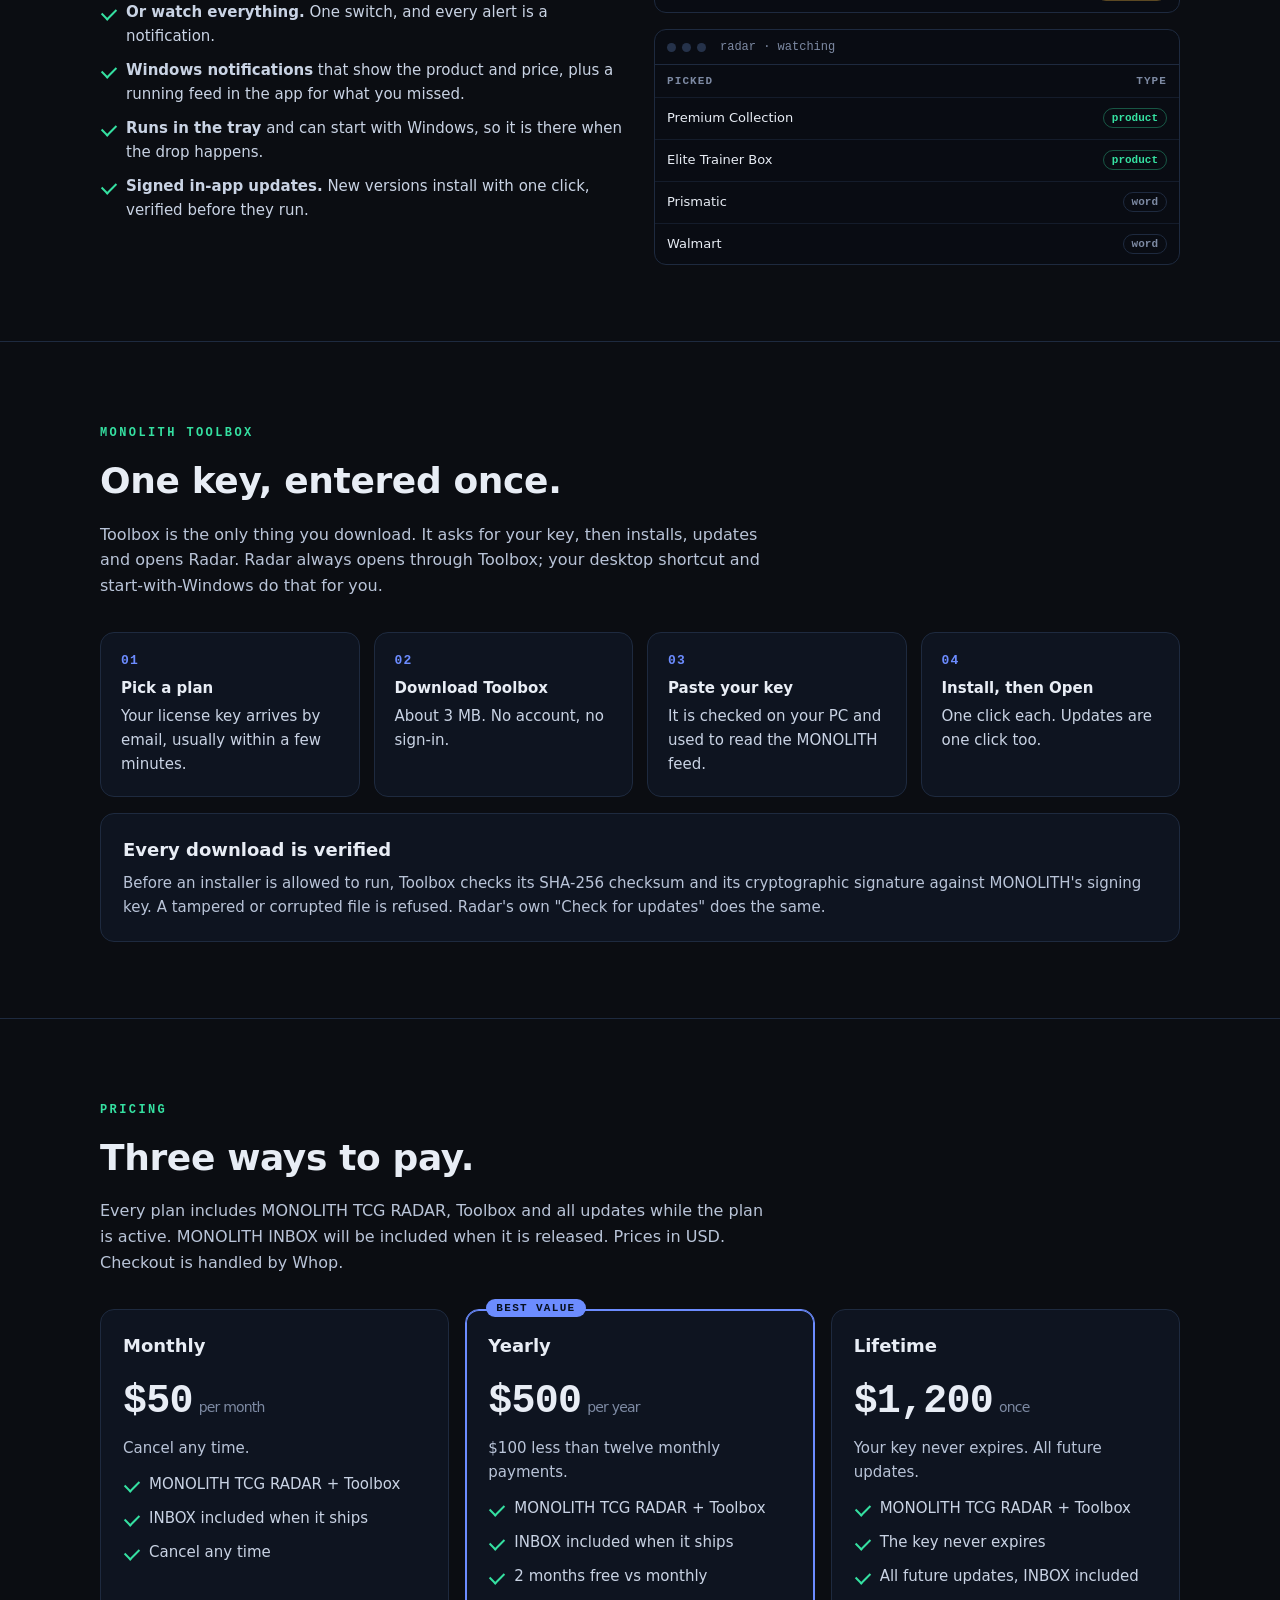
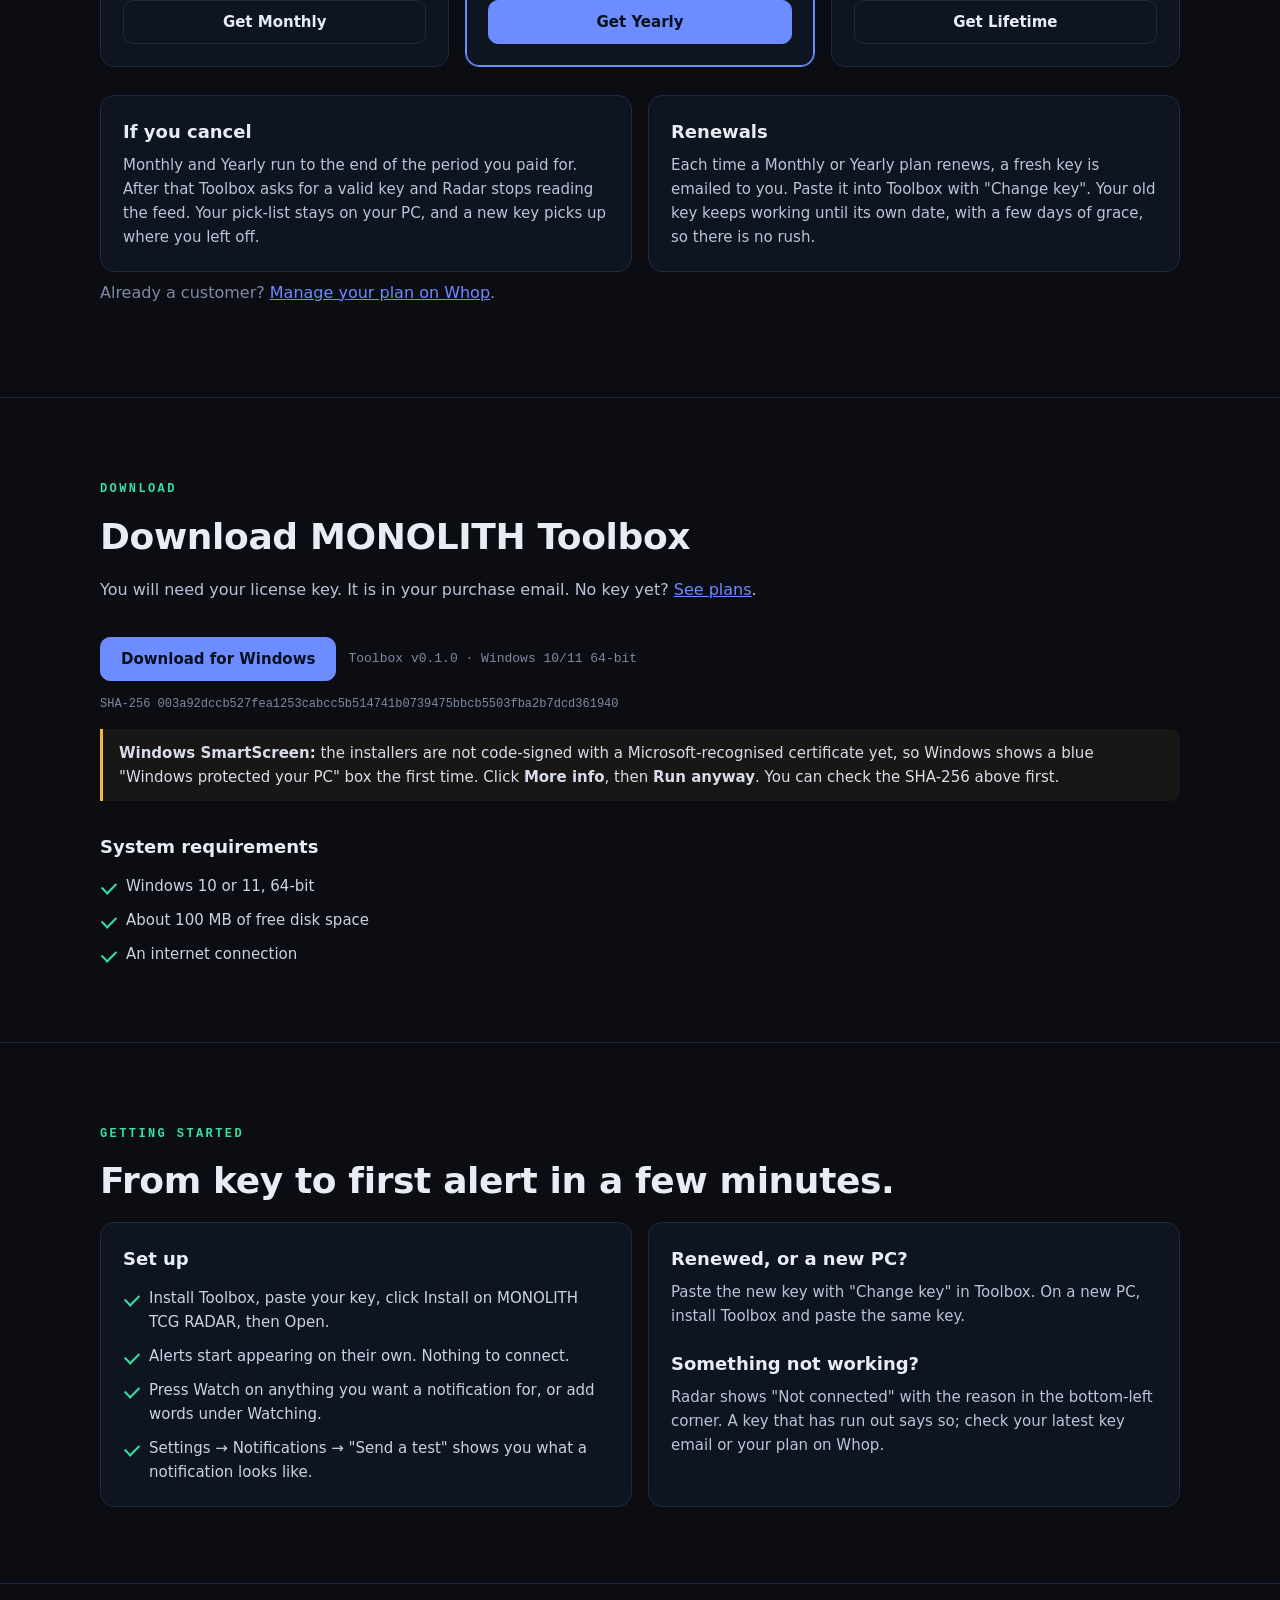
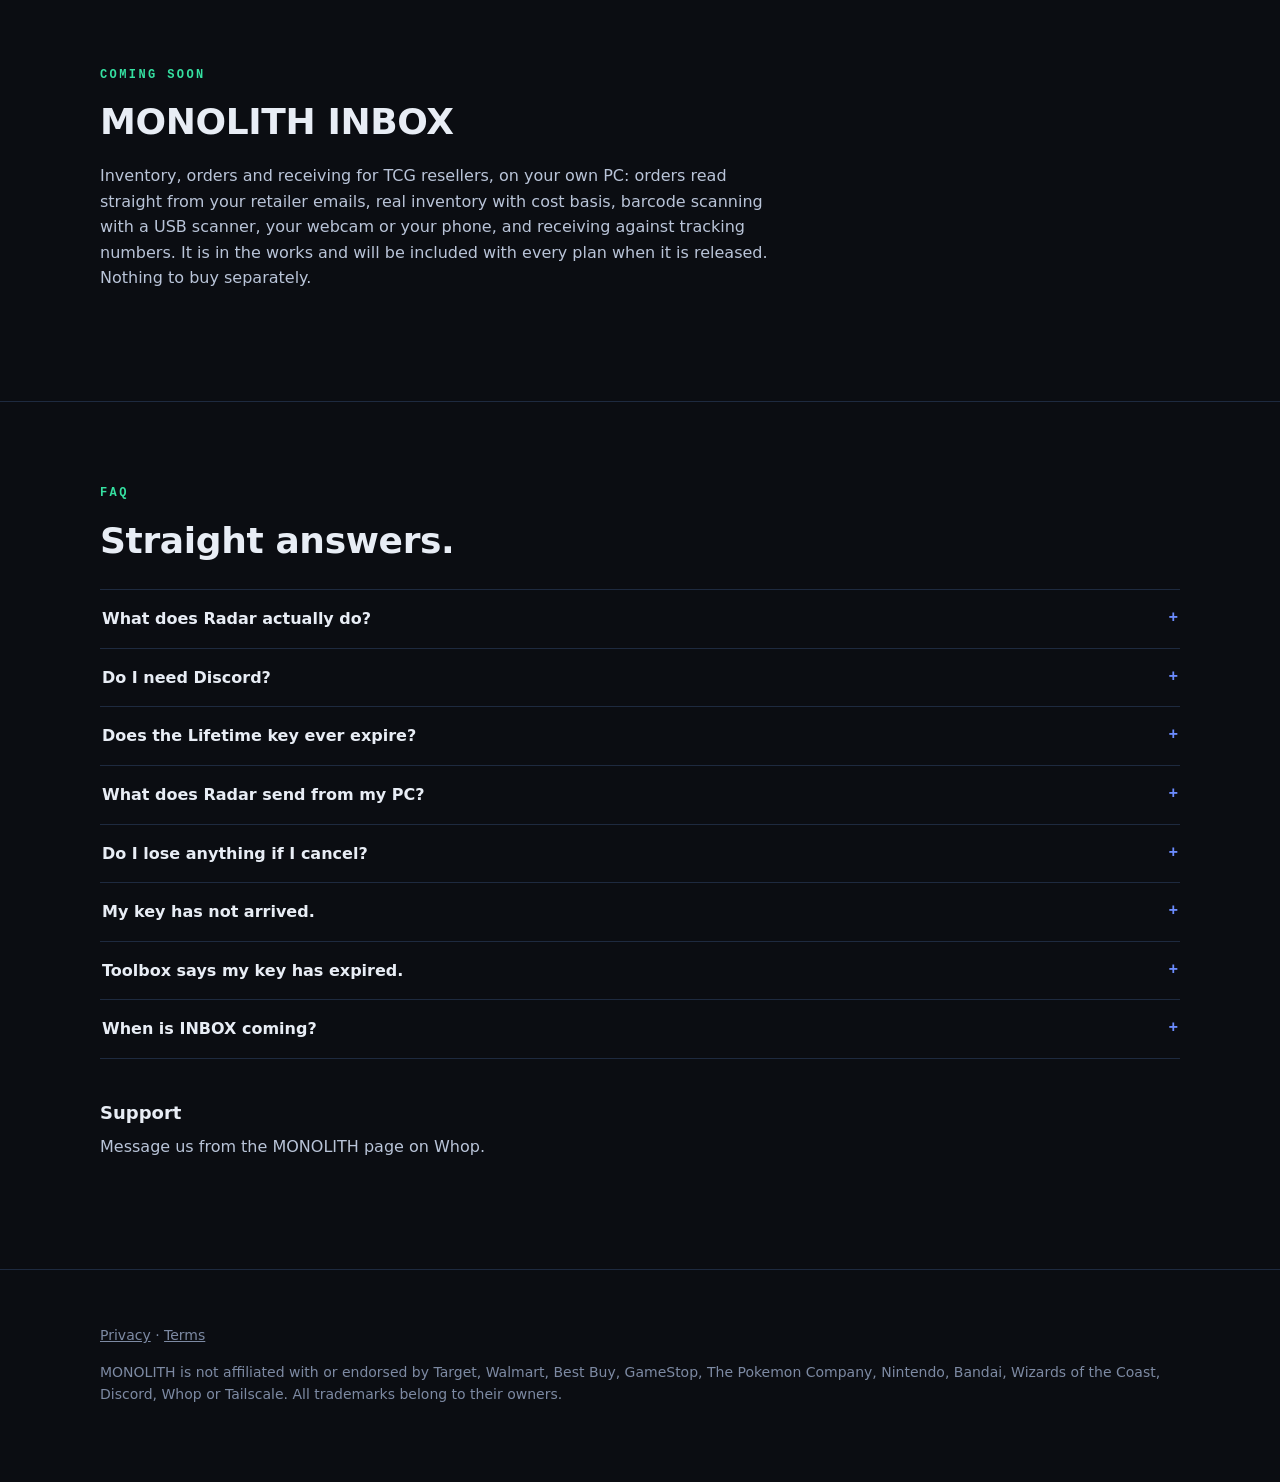
==== commit f2955afa: "Radar is the product; Inbox is coming soon Co-Authored-By: Claude Fable 5.1 <noreply@anthropic.com>" ====
--- a/index.html
+++ b/index.html
@@ -3,17 +3,17 @@
 <head>
 <meta charset="utf-8">
 <meta name="viewport" content="width=device-width, initial-scale=1">
-<title>MONOLITH: inventory, orders and restock monitoring for TCG resellers</title>
-<meta name="description" content="MONOLITH INBOX and MONOLITH TCG RADAR for Windows: know what you own, what it cost and what sold. One bundle, one key. Your data stays on your PC.">
-<meta property="og:title" content="MONOLITH: tools for TCG resellers">
-<meta property="og:description" content="Inventory with real cost basis, orders from email, barcode scanning, and a restock monitor. One bundle, one key.">
+<title>MONOLITH TCG RADAR: restock alerts for sealed TCG product, on your desktop</title>
+<meta name="description" content="MONOLITH TCG RADAR for Windows shows every alert from the MONOLITH channels the moment it lands, and notifies you about the products you pick. One key, entered once.">
+<meta property="og:title" content="MONOLITH TCG RADAR">
+<meta property="og:description" content="Restock alerts from the MONOLITH channels, on your desktop. Pick the products you care about and get told the moment they are back.">
 <meta property="og:type" content="website">
 <meta name="twitter:card" content="summary">
 <meta name="theme-color" content="#0b0d12">
 <link rel="icon" href="icon.png">
 <link rel="stylesheet" href="style.css">
 <script type="application/ld+json">
-{"@context":"https://schema.org","@type":"SoftwareApplication","name":"MONOLITH (INBOX + TCG RADAR)","operatingSystem":"Windows 10, Windows 11","applicationCategory":"BusinessApplication","offers":[{"@type":"Offer","price":"50","priceCurrency":"USD","name":"Monthly"},{"@type":"Offer","price":"500","priceCurrency":"USD","name":"Yearly"},{"@type":"Offer","price":"1200","priceCurrency":"USD","name":"Lifetime"}]}
+{"@context":"https://schema.org","@type":"SoftwareApplication","name":"MONOLITH TCG RADAR","operatingSystem":"Windows 10, Windows 11","applicationCategory":"BusinessApplication","offers":[{"@type":"Offer","price":"50","priceCurrency":"USD","name":"Monthly"},{"@type":"Offer","price":"500","priceCurrency":"USD","name":"Yearly"},{"@type":"Offer","price":"1200","priceCurrency":"USD","name":"Lifetime"}]}
 </script>
 </head>
 <body>
@@ -22,11 +22,11 @@
   <div class="wrap">
     <a class="brand" href="#top"><i></i>MONOLITH</a>
     <nav aria-label="Sections">
-      <a href="#inbox">Inbox</a>
       <a href="#radar">Radar</a>
       <a href="#toolbox" class="hide-sm">Toolbox</a>
       <a href="#pricing">Pricing</a>
       <a href="#start" class="hide-sm">Get started</a>
+      <a href="#inbox" class="hide-sm">Inbox</a>
       <a href="#faq" class="hide-sm">FAQ</a>
     </nav>
     <a class="btn sm primary" href="#pricing">See plans</a>
@@ -37,9 +37,9 @@
 <div class="hero" id="top">
   <canvas id="rain" aria-hidden="true"></canvas>
   <div class="wrap">
-    <span class="eyebrow">For trading-card resellers · Windows</span>
-    <h1>Know what you own, what it cost, and what sold.</h1>
-    <p class="lead">MONOLITH INBOX turns retailer emails into orders and keeps real inventory with cost basis. MONOLITH TCG RADAR watches for restocks. They come together as one bundle, under one key, and your data stays on your own PC.</p>
+    <span class="eyebrow">MONOLITH TCG RADAR · Windows</span>
+    <h1>Know the moment it is back.</h1>
+    <p class="lead">Every restock, price drop and new listing posted to the MONOLITH alert channels shows up on your desktop the second it lands. Pick the products you care about and Radar tells you when they are back, so you are not watching a phone all day.</p>
     <div class="cta">
       <a class="btn primary" href="#pricing">See plans: from $50 a month</a>
       <a class="btn" href="#download">Download MONOLITH Toolbox</a>
@@ -49,111 +49,57 @@
   <button class="rain-toggle" id="rain-toggle" type="button" aria-pressed="false">rain: blue</button>
 </div>
 
-<section id="bundle">
-  <div class="wrap">
-    <span class="eyebrow">One bundle</span>
-    <h2>Two apps and the door they open through.</h2>
-    <p class="sub">They are sold together and unlocked by a single license key that you enter once.</p>
-    <div class="grid g3">
-      <div class="card"><span class="tag">Inventory + orders</span><h3>MONOLITH INBOX</h3><p>Orders from your email, inventory with unit costs, barcode scanning, receiving, selling and an iPhone companion. Runs on your PC with its own small server.</p></div>
-      <div class="card"><span class="tag">Restock monitor</span><h3>MONOLITH TCG RADAR</h3><p>Watches Target and Walmart product pages for listings, price and availability changes, and alerts you on the desktop the moment something changes.</p></div>
-      <div class="card"><span class="tag">The front door</span><h3>MONOLITH Toolbox</h3><p>Enter your key once. Install, update and open both apps from one small window. Every download is signature-checked before it runs.</p></div>
-    </div>
-    <h2 style="margin-top:56px">How it works</h2>
+<section id="how">
+  <div class="wrap">
+    <span class="eyebrow">How it works</span>
+    <h2>Alerts come to you. You choose which ones matter.</h2>
     <ol class="steps">
-      <li><b>Orders arrive by email</b>Inbox reads your mailboxes (read-only) and turns retailer confirmations, shipping and cancellation emails into orders and shipments.</li>
-      <li><b>Scan it in</b>Receive against the tracking number with a USB scanner, your webcam or your phone. Shortages and damage are recorded.</li>
-      <li><b>Sell and reconcile</b>Scan items out as sold. The sale is matched to that unit's own cost, so profit per sale is real.</li>
+      <li><b>Alerts land in the MONOLITH channels</b>Restocks, price changes and new listings for sealed Pokemon, One Piece and Magic product at the big retailers are posted to our alert channels as they happen.</li>
+      <li><b>Radar shows them on your desktop</b>Your copy of Radar reads those channels through the MONOLITH feed, so every alert is on your screen within seconds, with the picture, the price and the link.</li>
+      <li><b>You pick, Radar notifies</b>Press Watch on a product, or add a word like a set name or a retailer. When one of those comes through, you get a Windows notification. Everything else just scrolls by.</li>
     </ol>
   </div>
 </section>
 
-<section id="inbox">
-  <div class="wrap">
-    <span class="eyebrow">MONOLITH INBOX</span>
-    <h2>Inventory, orders and receiving on your own PC.</h2>
-    <p class="sub">No MONOLITH cloud account exists or is needed. The app runs its own small server on your computer; your phone connects over your Wi-Fi, or privately from anywhere with Tailscale.</p>
+<section id="radar">
+  <div class="wrap">
+    <span class="eyebrow">MONOLITH TCG RADAR</span>
+    <h2>A quiet app that speaks up at the right moment.</h2>
+    <p class="sub">Radar runs on your PC and reads only the MONOLITH feed. There is nothing to configure: no channels, no bots, no webhooks. Install it, enter your key, pick your products.</p>
     <div class="split">
       <div>
         <ul class="ticks">
-          <li><b>Orders from email, automatically.</b> Up to 10 mailboxes over IMAP, read-only, including the spam folder, because forwarded retailer mail often lands there. Inventory CSV import too.</li>
-          <li><b>Canceled stays canceled.</b> An order that was ever canceled never counts again, and $0 lines never count.</li>
-          <li><b>Real cost basis.</b> Permanent SKUs, UPCs and custom barcodes; purchase lots with unit cost and age; an append-only ledger so every unit is explainable.</li>
-          <li><b>Locations.</b> Warehouse, bins, store, show, vending machines. Archive products without losing history.</li>
-          <li><b>Scan everything.</b> Receive, move, allocate, sell, count, restock, damage, return, adjust. An unknown barcode can be linked to a product on the spot.</li>
-          <li><b>Receiving against tracking numbers</b> with shortages, damage and over-receipts recorded.</li>
-          <li><b>Live feed</b> of order activity with spend per item and a shareable summary image.</li>
-          <li><b>Market values next to cost</b>, from a public daily TCG price mirror.</li>
-          <li><b>iPhone companion:</b> dashboard, camera scanning, inventory with costs, receiving.</li>
-          <li><b>Team members</b> with roles (admin, manager, staff, viewer). Webhooks and notification rules.</li>
-          <li><b>Encrypted one-file backup</b> and restore, and guided setup of a second PC as an extra screen.</li>
+          <li><b>Live alert stream.</b> Every alert from the MONOLITH channels, newest first, with the product image, the price and a link that opens the retailer's page.</li>
+          <li><b>Watch a product.</b> One press on any alert and you will be notified the next time that product comes through.</li>
+          <li><b>Watch a word.</b> Add "Prismatic", "Elite Trainer Box" or "Walmart" and any alert containing it notifies you.</li>
+          <li><b>Or watch everything.</b> One switch, and every alert is a notification.</li>
+          <li><b>Windows notifications</b> that show the product and price, plus a running feed in the app for what you missed.</li>
+          <li><b>Runs in the tray</b> and can start with Windows, so it is there when the drop happens.</li>
+          <li><b>Signed in-app updates.</b> New versions install with one click, verified before they run.</li>
         </ul>
       </div>
       <div class="grid">
-        <div class="mock" role="img" aria-label="Illustration of the inventory screen: products with on-hand counts, average cost and market value">
-          <div class="bar"><i></i><i></i><i></i><span style="margin-left:8px">inventory</span></div>
+        <div class="mock" role="img" aria-label="Illustration of the alert stream in Radar">
+          <div class="bar"><i></i><i></i><i></i><span style="margin-left:8px">radar · alerts</span></div>
+          <div class="feed">
+            <div><span class="t">now</span><span class="x">Booster Box · back in stock online</span><span class="chip ok">$149.99</span></div>
+            <div><span class="t">2 m</span><span class="x">Elite Trainer Box · price changed $54.99 → $49.99</span><span class="chip">price</span></div>
+            <div><span class="t">18 m</span><span class="x">Booster Bundle · new listing</span><span class="chip">new</span></div>
+            <div><span class="t">1 h</span><span class="x">Premium Collection · in stock at 3 nearby stores</span><span class="chip hot">watching</span></div>
+          </div>
+        </div>
+        <div class="mock" role="img" aria-label="Illustration of the pick-list in Radar">
+          <div class="bar"><i></i><i></i><i></i><span style="margin-left:8px">radar · watching</span></div>
           <table>
-            <thead><tr><th>Product</th><th class="n">On hand</th><th class="n">Avg cost</th><th class="n">Market</th></tr></thead>
+            <thead><tr><th>Picked</th><th class="n">Type</th></tr></thead>
             <tbody>
-              <tr><td>Booster Box<div class="dim mono" style="font-size:11px">SKU-000142</div></td><td class="n">18</td><td class="n">$96.40</td><td class="n up">$131.00</td></tr>
-              <tr><td>Elite Trainer Box<div class="dim mono" style="font-size:11px">SKU-000107</div></td><td class="n">42</td><td class="n">$49.99</td><td class="n up">$58.25</td></tr>
-              <tr><td>Booster Bundle<div class="dim mono" style="font-size:11px">SKU-000163</div></td><td class="n">9</td><td class="n">$26.94</td><td class="n down">$24.10</td></tr>
-              <tr><td>Collection Tin<div class="dim mono" style="font-size:11px">SKU-000088</div></td><td class="n warn">2</td><td class="n">$21.99</td><td class="n up">$29.00</td></tr>
+              <tr><td>Premium Collection</td><td class="n"><span class="chip ok">product</span></td></tr>
+              <tr><td>Elite Trainer Box</td><td class="n"><span class="chip ok">product</span></td></tr>
+              <tr><td>Prismatic</td><td class="n"><span class="chip">word</span></td></tr>
+              <tr><td>Walmart</td><td class="n"><span class="chip">word</span></td></tr>
             </tbody>
           </table>
         </div>
-        <div class="mock" role="img" aria-label="Illustration of the live order feed">
-          <div class="bar"><i></i><i></i><i></i><span style="margin-left:8px">live feed</span></div>
-          <div class="feed">
-            <div><span class="t">09:14</span><span class="x">Order confirmed · 4 × Elite Trainer Box</span><span class="chip ok">$199.96</span></div>
-            <div><span class="t">09:31</span><span class="x">Shipped · tracking added</span><span class="chip">in transit</span></div>
-            <div><span class="t">11:02</span><span class="x">Received · 4 of 4 scanned in</span><span class="chip ok">complete</span></div>
-            <div><span class="t">11:40</span><span class="x">Order canceled by retailer</span><span class="chip hot">canceled</span></div>
-          </div>
-        </div>
-      </div>
-    </div>
-
-    <h3 style="margin-top:48px">Spreadsheet vs MONOLITH INBOX</h3>
-    <div class="scroll card" style="padding:6px 8px;margin-top:12px">
-      <table class="cmp">
-        <thead><tr><th></th><th>Spreadsheet</th><th>MONOLITH INBOX</th></tr></thead>
-        <tbody>
-          <tr><td>New orders</td><td>Typed in by hand</td><td>Read from retailer emails</td></tr>
-          <tr><td>Cancellations</td><td>You have to notice and remove them</td><td>Marked canceled from the email; never counted again</td></tr>
-          <tr><td>Unit cost</td><td>One number per row</td><td>Per purchase lot, carried to each sale</td></tr>
-          <tr><td>Barcode scanning</td><td>No</td><td>USB scanner, webcam or iPhone</td></tr>
-          <tr><td>History of a unit</td><td>Whatever you remember to write down</td><td>Append-only ledger of every movement</td></tr>
-          <tr><td>Where the data lives</td><td>Usually a cloud drive</td><td>Your own PC</td></tr>
-        </tbody>
-      </table>
-    </div>
-
-  </div>
-</section>
-
-<section id="radar">
-  <div class="wrap">
-    <span class="eyebrow">MONOLITH TCG RADAR</span>
-    <h2>Know the moment it is back.</h2>
-    <p class="sub">Runs quietly in the system tray, and can start with Windows.</p>
-    <div class="split">
-      <div class="mock" role="img" aria-label="Illustration of restock alerts">
-        <div class="bar"><i></i><i></i><i></i><span style="margin-left:8px">radar · alerts</span></div>
-        <div class="feed">
-          <div><span class="t">now</span><span class="x">Booster Box · back in stock online</span><span class="chip ok">in stock</span></div>
-          <div><span class="t">2 m</span><span class="x">Elite Trainer Box · price changed $54.99 → $49.99</span><span class="chip">price</span></div>
-          <div><span class="t">18 m</span><span class="x">Booster Bundle · 3 nearby stores show stock</span><span class="chip ok">stores</span></div>
-          <div><span class="t">1 h</span><span class="x">Premium Collection · releases in 3 days</span><span class="chip hot">priority</span></div>
-        </div>
-      </div>
-      <div>
-        <ul class="ticks">
-          <li>Watches <b>Target and Walmart</b> product pages for new listings, price changes, availability and pre-order / release dates, plus Target stock at stores near a ZIP you choose.</li>
-          <li><b>Priority view</b> for products releasing today or within 7 days.</li>
-          <li><b>Desktop alerts</b> the moment something you watch changes, and a running activity feed in the app.</li>
-          <li>Sends what it sees to MONOLITH INBOX so retail listings line up with your inventory.</li>
-        </ul>
       </div>
     </div>
   </div>
@@ -163,25 +109,25 @@
   <div class="wrap">
     <span class="eyebrow">MONOLITH Toolbox</span>
     <h2>One key, entered once.</h2>
-    <p class="sub">Toolbox is the only thing you download. It asks for your key, then installs, updates and opens both apps. The apps always open through Toolbox; desktop shortcuts and start-with-Windows do that for you automatically.</p>
+    <p class="sub">Toolbox is the only thing you download. It asks for your key, then installs, updates and opens Radar. Radar always opens through Toolbox; your desktop shortcut and start-with-Windows do that for you.</p>
     <ol class="steps">
       <li><b>Pick a plan</b>Your license key arrives by email, usually within a few minutes.</li>
       <li><b>Download Toolbox</b>About 3 MB. No account, no sign-in.</li>
-      <li><b>Paste your key</b>It is checked on your PC. Nothing is sent anywhere.</li>
-      <li><b>Install, then Open</b>One click each for Inbox and Radar. Updates are one click too.</li>
+      <li><b>Paste your key</b>It is checked on your PC and used to read the MONOLITH feed.</li>
+      <li><b>Install, then Open</b>One click each. Updates are one click too.</li>
     </ol>
-    <div class="card" style="margin-top:16px"><h3>Every download is verified</h3><p>Before an installer is allowed to run, Toolbox checks its SHA-256 checksum and its cryptographic signature against MONOLITH's signing key. A tampered or corrupted file is refused. The apps' own "Check for updates" buttons do the same.</p></div>
+    <div class="card" style="margin-top:16px"><h3>Every download is verified</h3><p>Before an installer is allowed to run, Toolbox checks its SHA-256 checksum and its cryptographic signature against MONOLITH's signing key. A tampered or corrupted file is refused. Radar's own "Check for updates" does the same.</p></div>
   </div>
 </section>
 
 <section id="pricing">
   <div class="wrap">
     <span class="eyebrow">Pricing</span>
-    <h2>One bundle. Three ways to pay.</h2>
-    <p class="sub">Every plan includes both apps, Toolbox, the iPhone companion, team members and all updates while the plan is active. Prices in USD. Checkout is handled by Whop.</p>
+    <h2>Three ways to pay.</h2>
+    <p class="sub">Every plan includes MONOLITH TCG RADAR, Toolbox and all updates while the plan is active. MONOLITH INBOX will be included when it is released. Prices in USD. Checkout is handled by Whop.</p>
     <div class="plans" id="plans"></div>
     <div class="grid g2" style="margin-top:28px">
-      <div class="card"><h3>If you cancel</h3><p>Monthly and Yearly run to the end of the period you paid for. After that Toolbox asks for a valid key, the apps stop opening and Radar stops monitoring. <b>Your data is not deleted.</b> It stays on your PC, and a new key opens it exactly as it was.</p></div>
+      <div class="card"><h3>If you cancel</h3><p>Monthly and Yearly run to the end of the period you paid for. After that Toolbox asks for a valid key and Radar stops reading the feed. Your pick-list stays on your PC, and a new key picks up where you left off.</p></div>
       <div class="card"><h3>Renewals</h3><p>Each time a Monthly or Yearly plan renews, a fresh key is emailed to you. Paste it into Toolbox with "Change key". Your old key keeps working until its own date, with a few days of grace, so there is no rush.</p></div>
     </div>
     <p class="dim" id="refund" style="margin-top:18px" hidden></p>
@@ -198,32 +144,35 @@
     <p class="hash" style="margin-top:16px">SHA-256 <span id="dl-sha"></span></p>
     <div class="note" id="smartscreen" hidden style="margin-top:18px"><b>Windows SmartScreen:</b> the installers are not code-signed with a Microsoft-recognised certificate yet, so Windows shows a blue "Windows protected your PC" box the first time. Click <b>More info</b>, then <b>Run anyway</b>. You can check the SHA-256 above first.</div>
     <h3 style="margin-top:32px">System requirements</h3>
-    <ul class="ticks" style="margin-top:12px"><li>Windows 10 or 11, 64-bit</li><li>About 300 MB of free disk space</li><li>Internet for email, price lookups and retailer checks</li></ul>
+    <ul class="ticks" style="margin-top:12px"><li>Windows 10 or 11, 64-bit</li><li>About 100 MB of free disk space</li><li>An internet connection</li></ul>
   </div>
 </section>
 
 <section id="start">
   <div class="wrap">
     <span class="eyebrow">Getting started</span>
-    <h2>From key to first scan.</h2>
+    <h2>From key to first alert in a few minutes.</h2>
     <div class="grid g2">
-      <div class="card"><h3>MONOLITH INBOX</h3>
+      <div class="card"><h3>Set up</h3>
         <ul class="ticks" style="margin-top:12px">
-          <li>Install Toolbox, paste your key, click Install on MONOLITH INBOX, then Open.</li>
-          <li>Create your account. It is stored on your own PC.</li>
-          <li>Add a mailbox using an <b>app password</b>, not your normal password: <a href="https://support.google.com/accounts/answer/185833" target="_blank" rel="noopener">Google</a> · <a href="https://support.microsoft.com/account-billing/how-to-get-and-use-app-passwords-5896ed9b-4263-e681-128a-a6f2979a7944" target="_blank" rel="noopener">Microsoft</a>.</li>
-          <li>Scan your first product to add it, then receive stock against it.</li>
-          <li>Connect the phone with the address shown in Settings.</li>
+          <li>Install Toolbox, paste your key, click Install on MONOLITH TCG RADAR, then Open.</li>
+          <li>Alerts start appearing on their own. Nothing to connect.</li>
+          <li>Press Watch on anything you want a notification for, or add words under Watching.</li>
+          <li>Settings → Notifications → "Send a test" shows you what a notification looks like.</li>
         </ul></div>
-      <div class="card"><h3>MONOLITH TCG RADAR</h3>
-        <ul class="ticks" style="margin-top:12px">
-          <li>Install and Open it from Toolbox.</li>
-          <li>Pick retailers and your ZIP code.</li>
-          <li>Link it to Inbox so listings line up with inventory (optional).</li>
-        </ul>
-        <h3 style="margin-top:22px">Renewed, or a new PC?</h3>
-        <p style="margin-top:6px">Paste the new key with "Change key" in Toolbox. On a new PC, install Toolbox and paste the same key; Inbox's encrypted backup brings your data across.</p></div>
-    </div>
+      <div class="card"><h3>Renewed, or a new PC?</h3>
+        <p style="margin-top:6px">Paste the new key with "Change key" in Toolbox. On a new PC, install Toolbox and paste the same key.</p>
+        <h3 style="margin-top:22px">Something not working?</h3>
+        <p style="margin-top:6px">Radar shows "Not connected" with the reason in the bottom-left corner. A key that has run out says so; check your latest key email or your plan on Whop.</p></div>
+    </div>
+  </div>
+</section>
+
+<section id="inbox">
+  <div class="wrap">
+    <span class="eyebrow">Coming soon</span>
+    <h2>MONOLITH INBOX</h2>
+    <p class="sub">Inventory, orders and receiving for TCG resellers, on your own PC: orders read straight from your retailer emails, real inventory with cost basis, barcode scanning with a USB scanner, your webcam or your phone, and receiving against tracking numbers. It is in the works and will be included with every plan when it is released. Nothing to buy separately.</p>
   </div>
 </section>
 
@@ -232,14 +181,14 @@
     <span class="eyebrow">FAQ</span>
     <h2>Straight answers.</h2>
     <div style="margin-top:20px">
-      <details><summary>Can I buy just one app?</summary><p>No. MONOLITH INBOX and MONOLITH TCG RADAR are sold together as one bundle.</p></details>
-      <details><summary>Do I need a key for each app?</summary><p>No. One key, entered once in Toolbox, opens both.</p></details>
+      <details><summary>What does Radar actually do?</summary><p>It shows you the alerts posted to the MONOLITH channels, as they happen, and sends a Windows notification for the products or words you picked. It does not buy anything, add anything to a cart, or touch any retailer's website itself.</p></details>
+      <details><summary>Do I need Discord?</summary><p>No. Radar reads the MONOLITH feed on its own. You never add a bot, a webhook or a channel.</p></details>
       <details><summary>Does the Lifetime key ever expire?</summary><p>No. A Lifetime key has no expiry date and never needs renewing. Keep the purchase email: the key is how you reinstall or move to a new PC.</p></details>
-      <details><summary>Where is my data?</summary><p>On your own computer. Mailbox passwords are kept in Windows Credential Manager on your PC and are never sent to us. The license key is checked offline; the apps do not phone home.</p></details>
-      <details><summary>Do I lose my data if I cancel?</summary><p>No. Nothing is deleted. The apps stop opening until a valid key is entered, and then everything is as you left it.</p></details>
+      <details><summary>What does Radar send from my PC?</summary><p>Your license key, to the MONOLITH feed, to prove your plan is active. Nothing else: no browsing, no account, no analytics. Your pick-list stays on your computer.</p></details>
+      <details><summary>Do I lose anything if I cancel?</summary><p>No. Radar stops reading the feed until a valid key is entered; your pick-list is still there.</p></details>
       <details><summary>My key has not arrived.</summary><p>It is usually there within a few minutes. If it has not arrived in 30 minutes, check spam, then contact support with your Whop receipt.</p></details>
-      <details><summary>Toolbox says my key has expired.</summary><p>Look for the most recent key email (a fresh key is sent at every renewal) and paste it with "Change key". If your plan ended, pick a plan again. Your data is safe either way.</p></details>
-      <details><summary>Is this a checkout bot?</summary><p>No. Neither app adds to cart, purchases, solves CAPTCHAs or uses proxies.</p></details>
+      <details><summary>Toolbox says my key has expired.</summary><p>Look for the most recent key email (a fresh key is sent at every renewal) and paste it with "Change key". If your plan ended, pick a plan again.</p></details>
+      <details><summary>When is INBOX coming?</summary><p>It is being finished now. When it ships it will appear in Toolbox as a second Install button, at no extra cost, for every active plan.</p></details>
     </div>
     <h3 style="margin-top:40px" id="support">Support</h3>
     <p class="sub" id="support-line" style="margin-top:6px"></p>
@@ -250,7 +199,7 @@
 <footer>
   <div class="wrap">
     <p><a href="privacy.html">Privacy</a> · <a href="terms.html">Terms</a></p>
-    <p>MONOLITH is not affiliated with or endorsed by Target, Walmart, Whatnot, TCGplayer, The Pokemon Company, Nintendo, Bandai, Wizards of the Coast, AYCD, Whop or Tailscale. All trademarks belong to their owners.</p>
+    <p>MONOLITH is not affiliated with or endorsed by Target, Walmart, Best Buy, GameStop, The Pokemon Company, Nintendo, Bandai, Wizards of the Coast, Discord, Whop or Tailscale. All trademarks belong to their owners.</p>
   </div>
 </footer>
 <script src="config.js"></script>
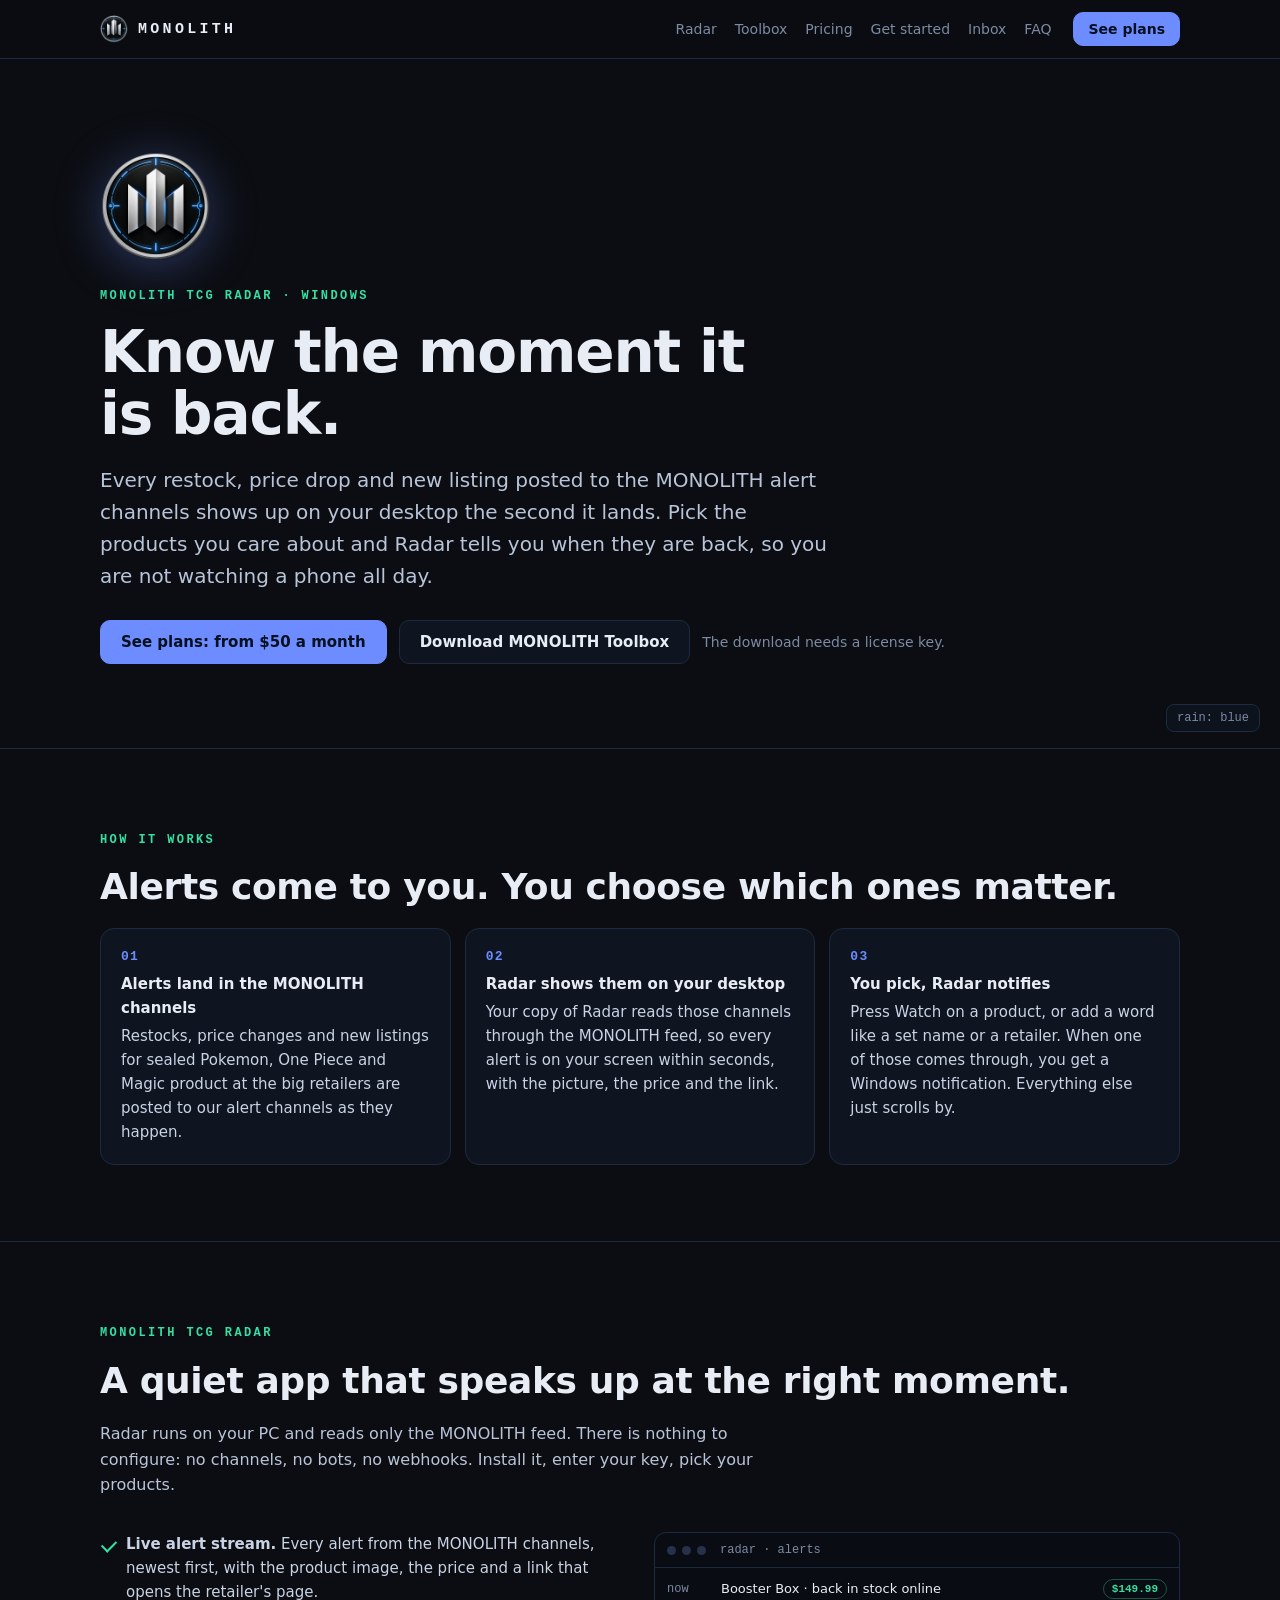
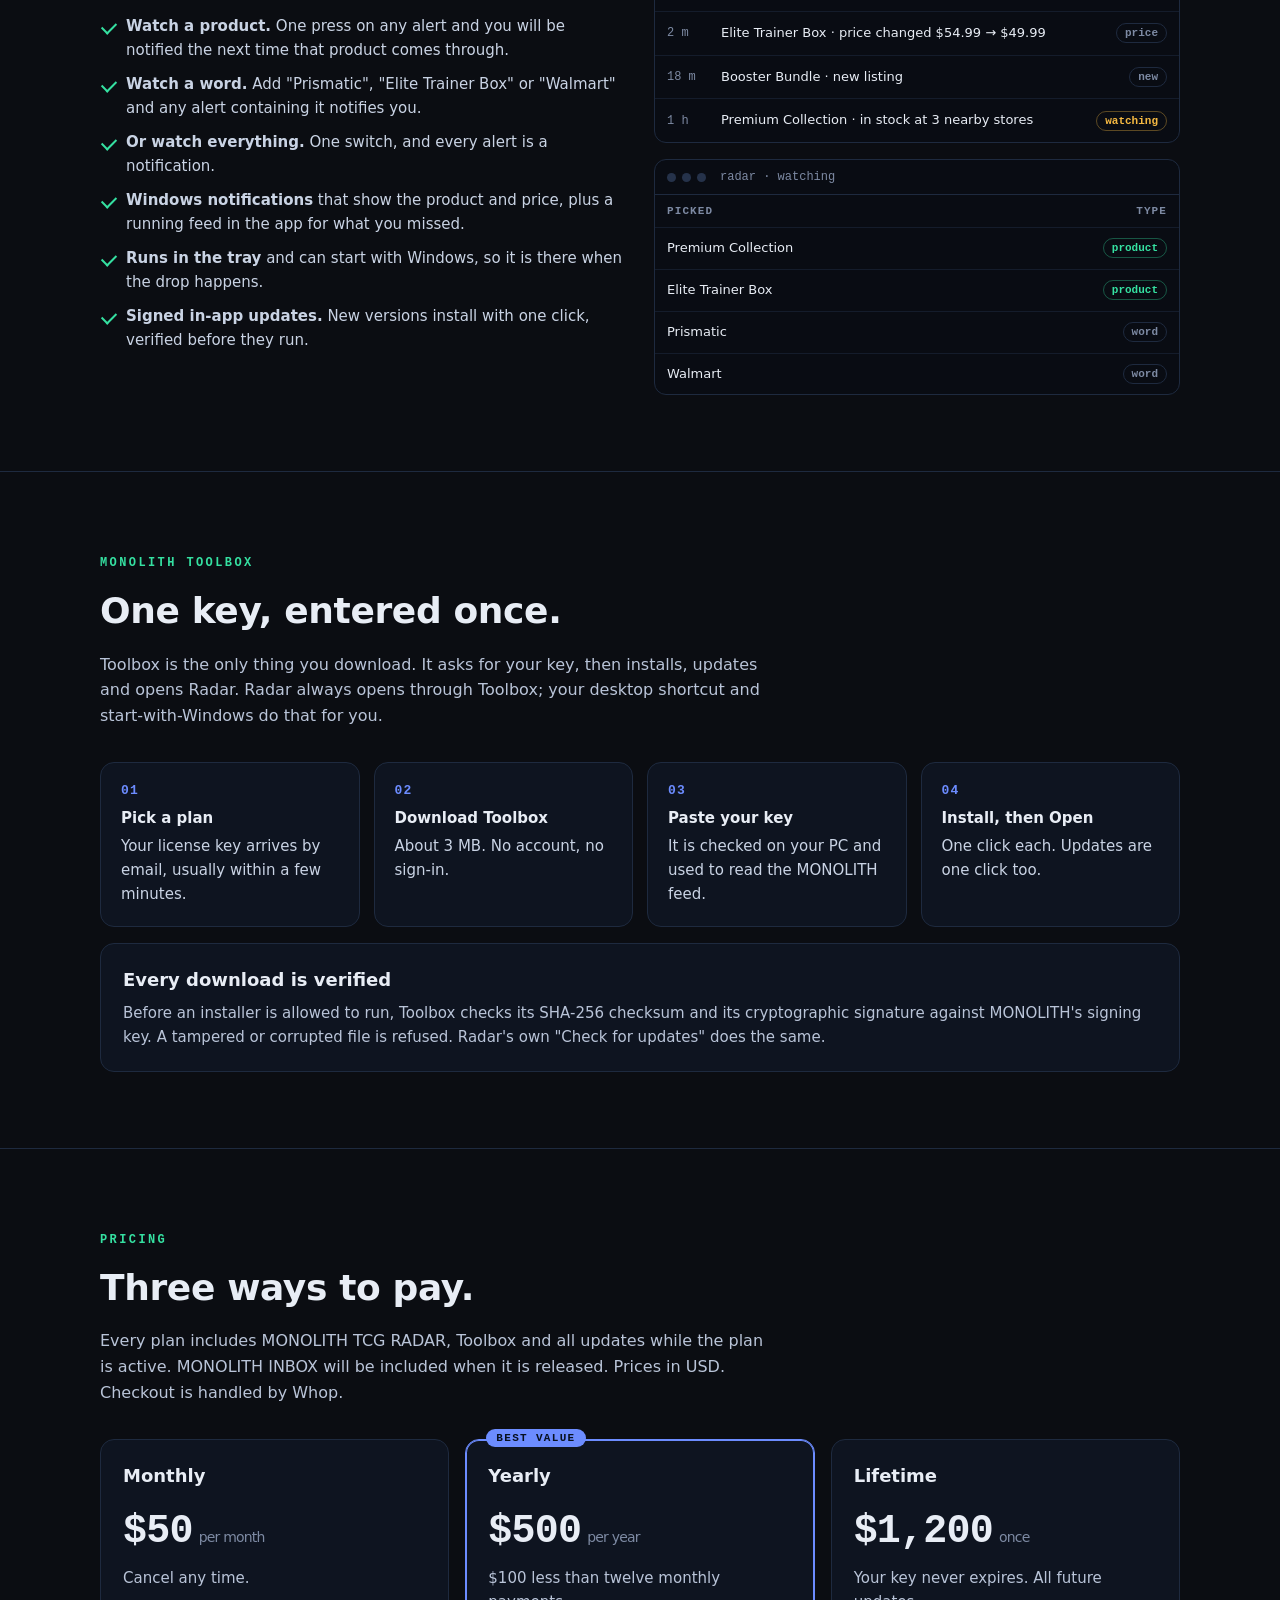
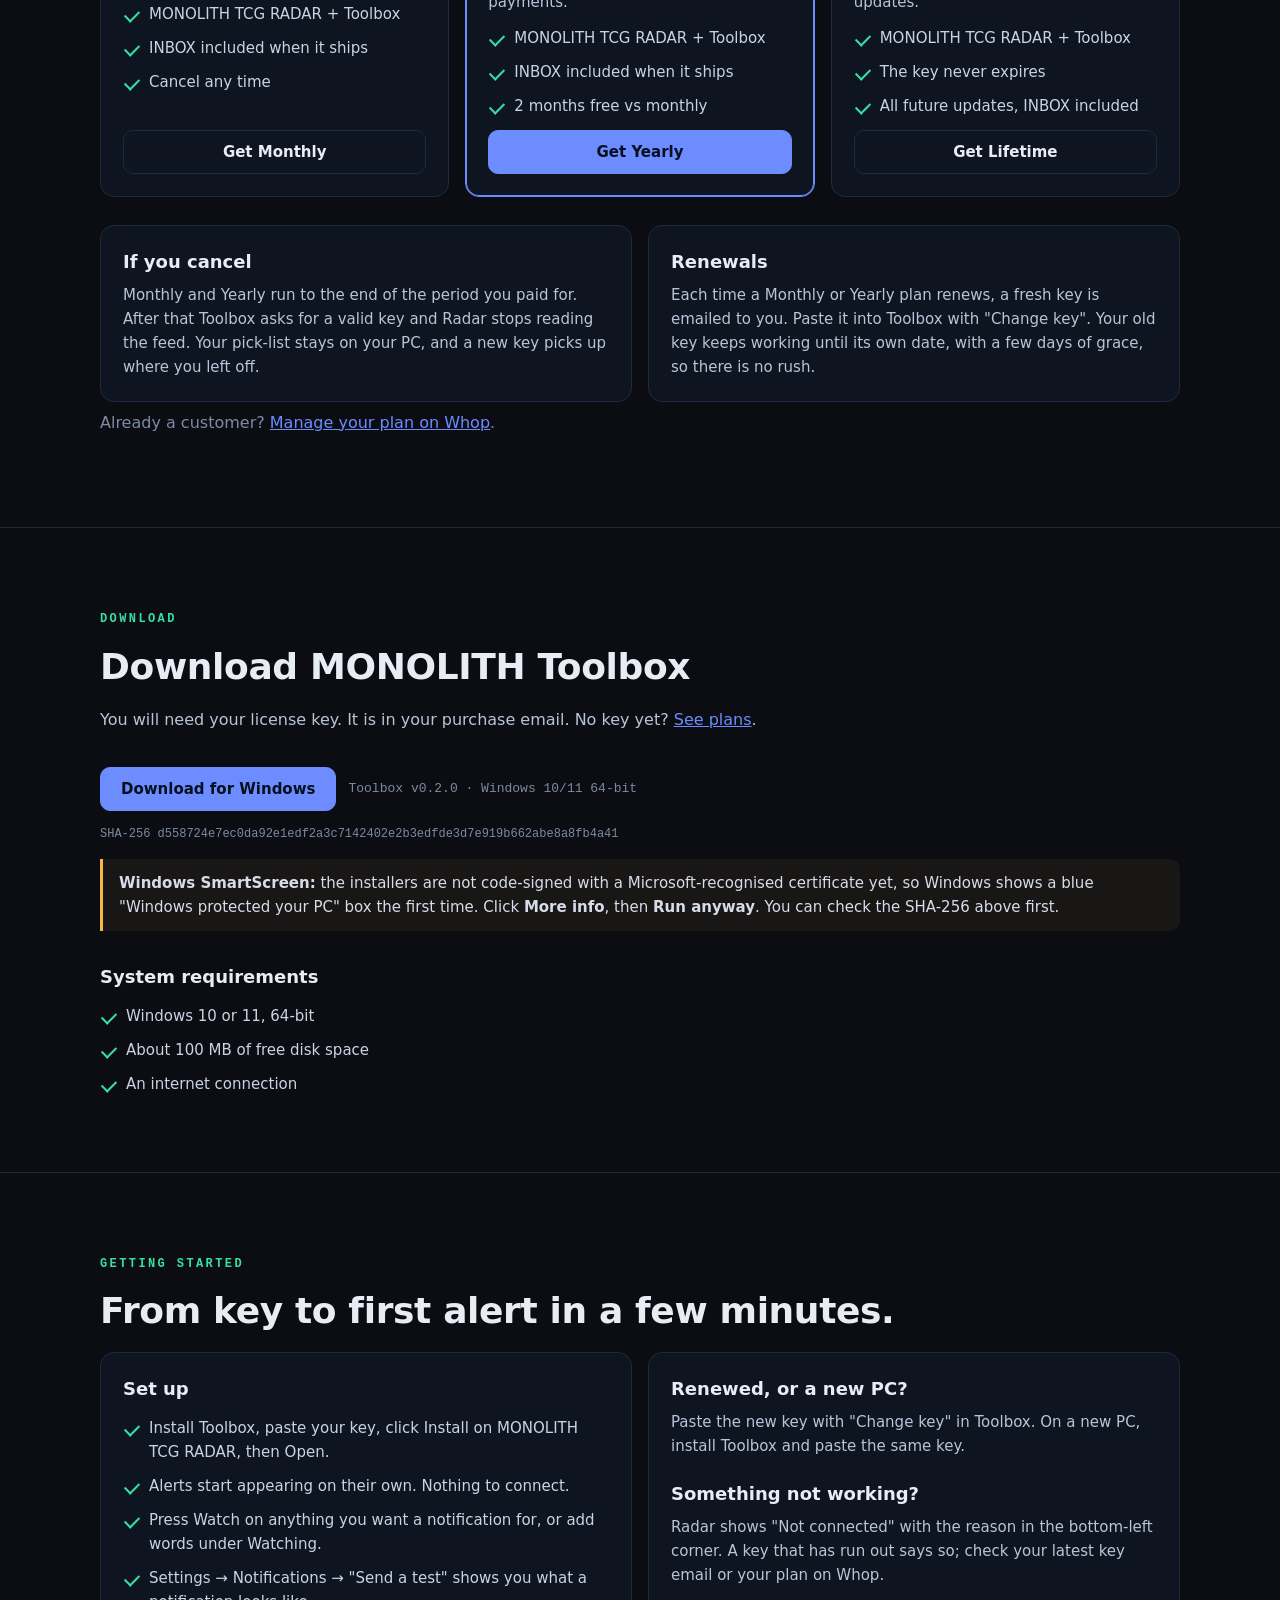
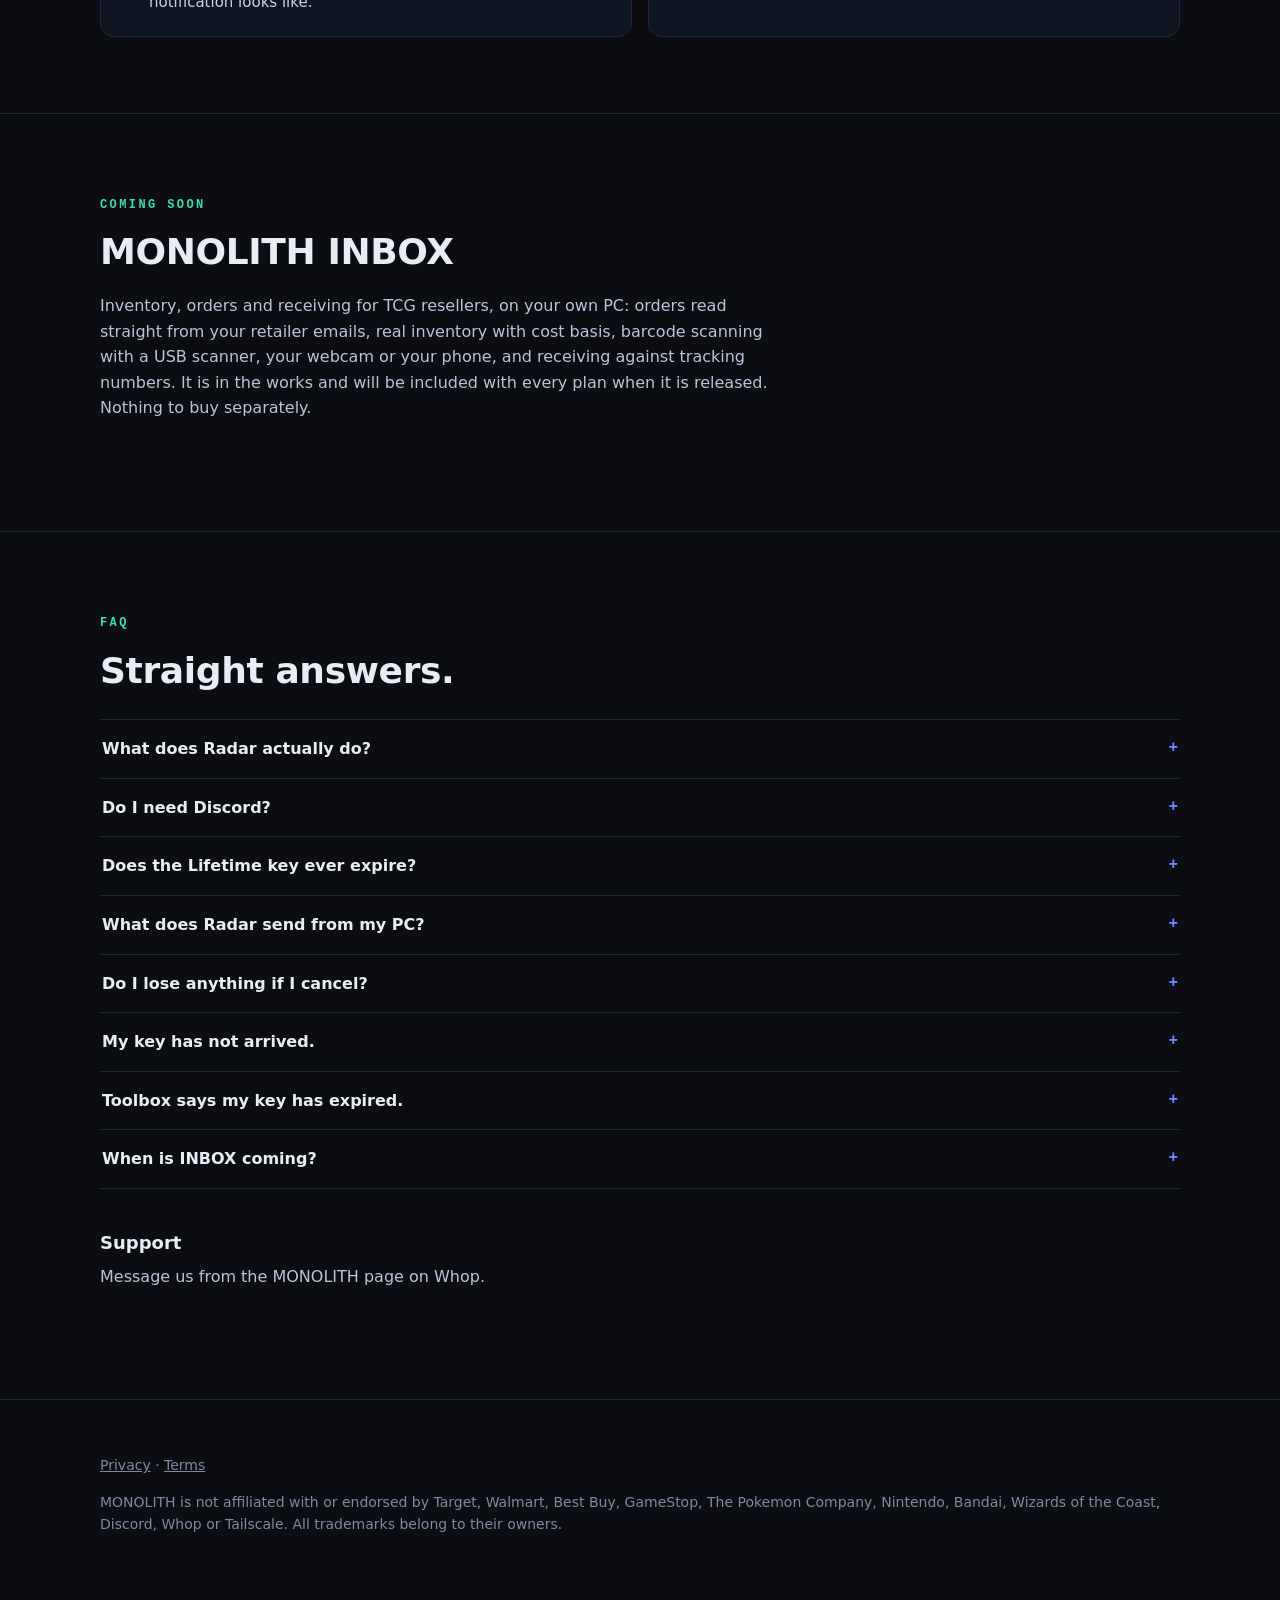
==== commit 998a6024: "MONOLITH TCG RADAR logo: favicon, header, hero, share image Co-Authored-By: Claude Fable 5.1 <norepl" ====
--- a/index.html
+++ b/index.html
@@ -8,6 +8,7 @@
 <meta property="og:title" content="MONOLITH TCG RADAR">
 <meta property="og:description" content="Restock alerts from the MONOLITH channels, on your desktop. Pick the products you care about and get told the moment they are back.">
 <meta property="og:type" content="website">
+<meta property="og:image" content="https://gaged881-design.github.io/monolith/logo.png">
 <meta name="twitter:card" content="summary">
 <meta name="theme-color" content="#0b0d12">
 <link rel="icon" href="icon.png">
@@ -20,7 +21,7 @@
 <a class="skip" href="#main">Skip to content</a>
 <header class="nav">
   <div class="wrap">
-    <a class="brand" href="#top"><i></i>MONOLITH</a>
+    <a class="brand" href="#top"><img src="icon.png" alt="" width="28" height="28">MONOLITH</a>
     <nav aria-label="Sections">
       <a href="#radar">Radar</a>
       <a href="#toolbox" class="hide-sm">Toolbox</a>
@@ -37,6 +38,7 @@
 <div class="hero" id="top">
   <canvas id="rain" aria-hidden="true"></canvas>
   <div class="wrap">
+    <img class="hero-logo" src="logo.png" alt="MONOLITH TCG RADAR" width="112" height="112">
     <span class="eyebrow">MONOLITH TCG RADAR · Windows</span>
     <h1>Know the moment it is back.</h1>
     <p class="lead">Every restock, price drop and new listing posted to the MONOLITH alert channels shows up on your desktop the second it lands. Pick the products you care about and Radar tells you when they are back, so you are not watching a phone all day.</p>
--- a/style.css
+++ b/style.css
@@ -19,6 +19,8 @@
 .nav .wrap { display: flex; align-items: center; gap: 22px; height: 58px; }
 .brand { font: 700 15px var(--mono); letter-spacing: .22em; color: var(--text); text-decoration: none; display: flex; align-items: center; gap: 10px; }
 .brand i { width: 12px; height: 20px; background: linear-gradient(180deg, var(--accent), #35e0a1); border-radius: 2px; display: inline-block; }
+.brand img { width: 28px; height: 28px; display: block; }
+.hero-logo { display: block; width: 112px; height: 112px; margin: 0 0 18px; filter: drop-shadow(0 6px 24px rgba(108, 140, 255, .35)); }
 .nav nav { display: flex; gap: 18px; margin-left: auto; overflow-x: auto; scrollbar-width: none; }
 .nav nav a { color: var(--dim); text-decoration: none; font-size: 14px; white-space: nowrap; }
 .nav nav a:hover { color: var(--text); }
